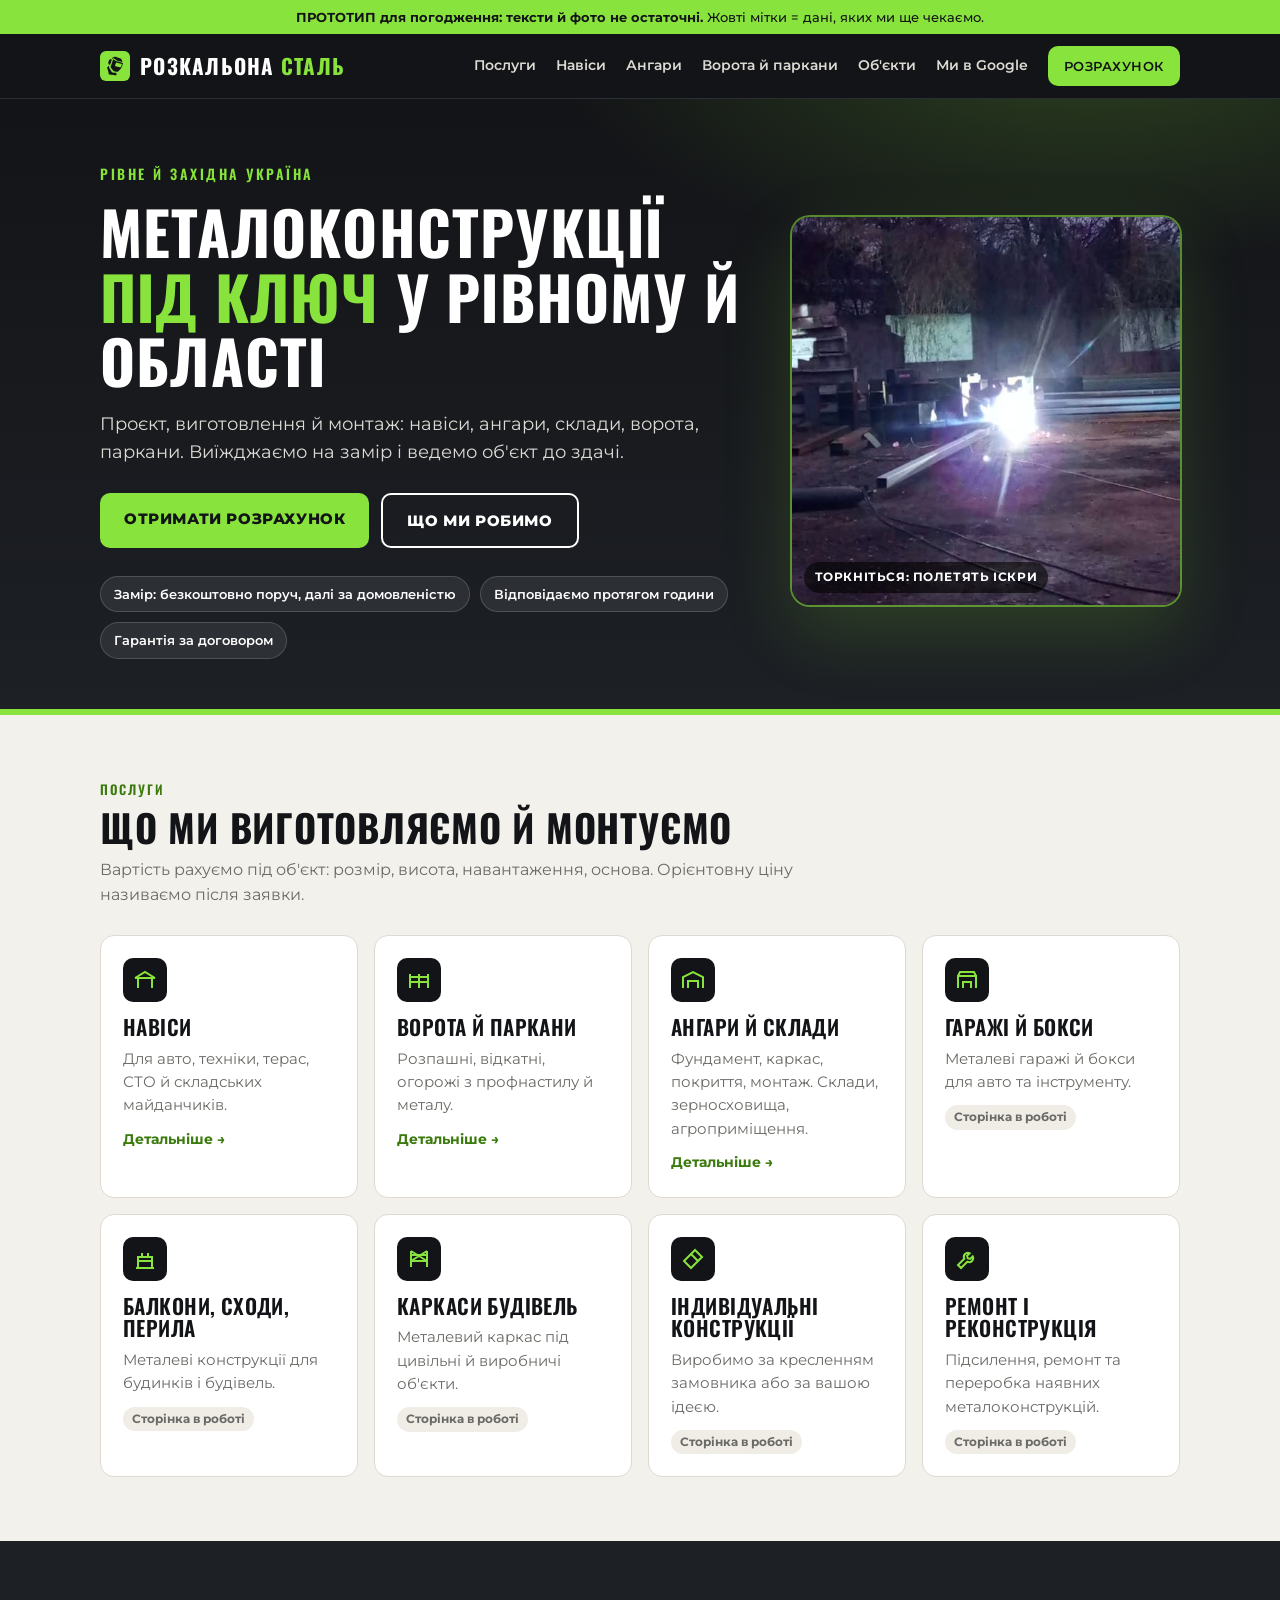
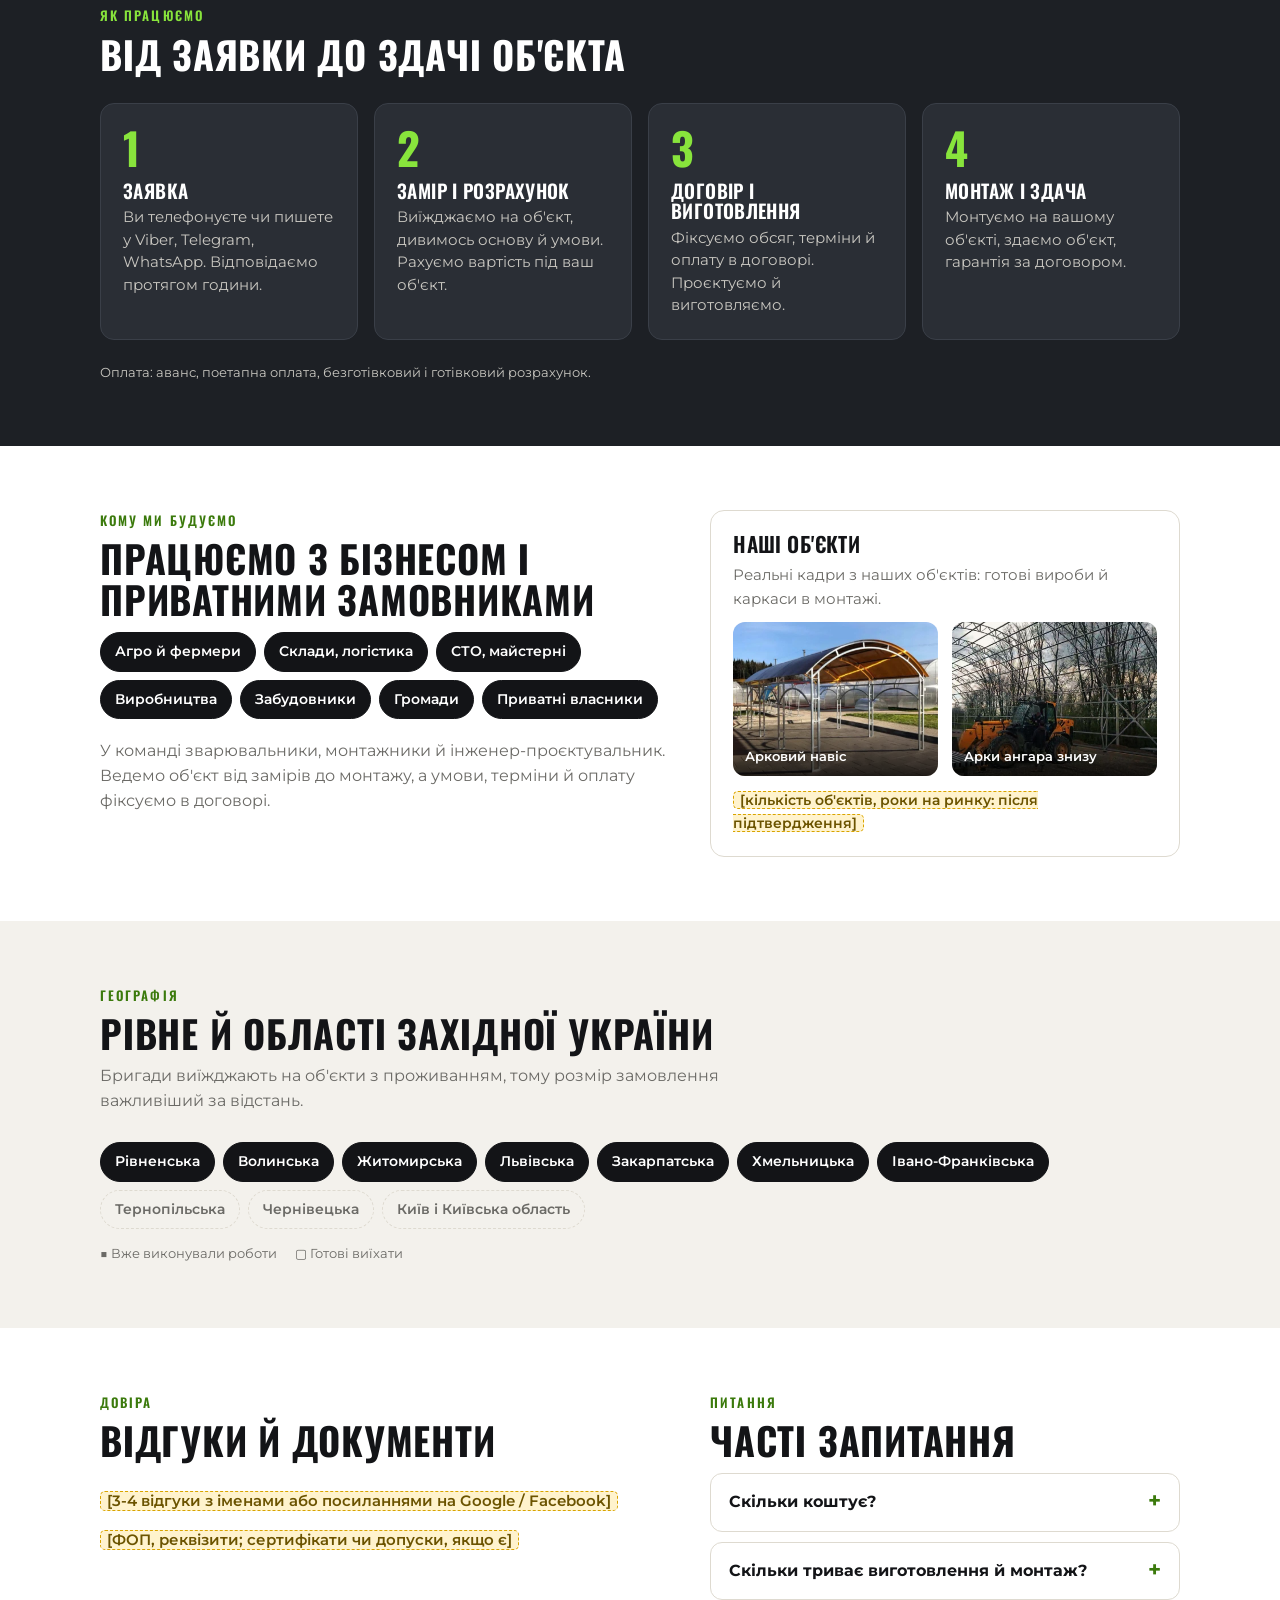
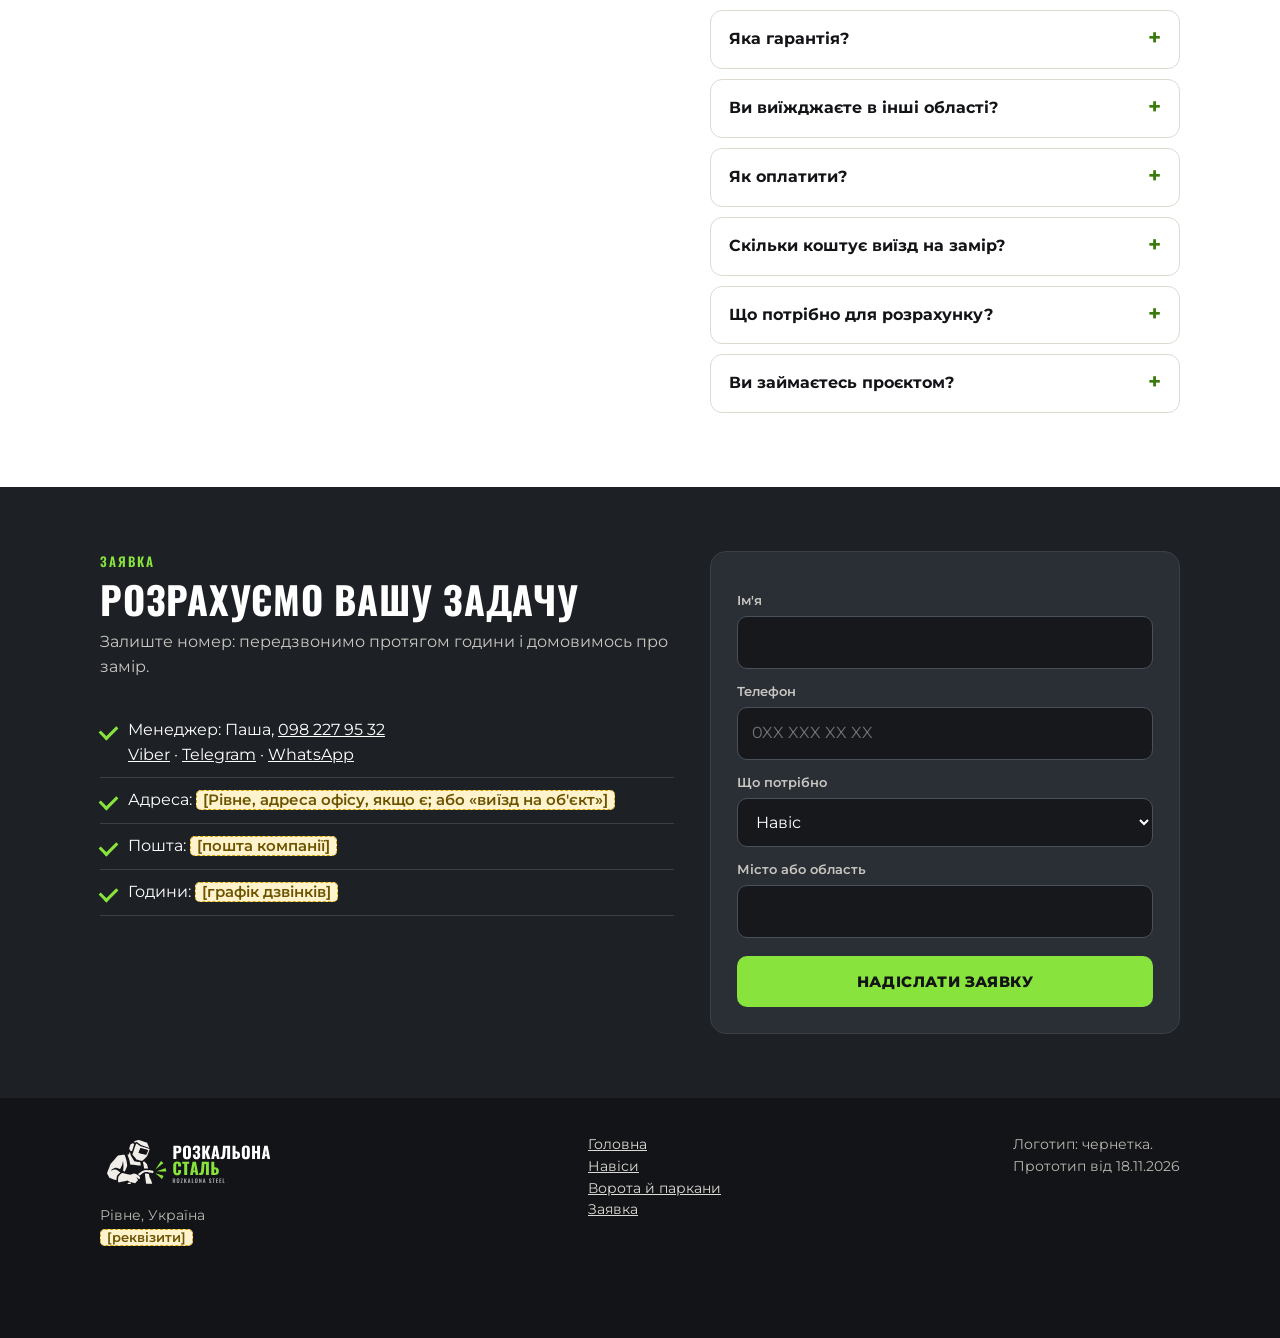
==== index.html @ d5960a94 "Сайт 2026-11-25 09:57" ====
<!doctype html>
<html lang="uk">
<head>
<meta charset="utf-8">
<meta name="viewport" content="width=device-width, initial-scale=1">
<meta name="robots" content="noindex, nofollow">
<title>Металоконструкції, навіси, ангари, ворота у Рівному | Розкальона сталь</title>
<meta name="description" content="Проєктуємо, виготовляємо й монтуємо навіси, ангари, ворота та паркани у Рівному й області. Замір поруч безкоштовно. Відповідаємо за годину.">
<link rel="canonical" href="https://rozkalona.com.ua/">
<meta property="og:type" content="website">
<meta property="og:locale" content="uk_UA">
<meta property="og:site_name" content="Розкальона сталь">
<meta property="og:title" content="Металоконструкції, навіси, ангари, ворота у Рівному | Розкальона сталь">
<meta property="og:description" content="Проєктуємо, виготовляємо й монтуємо навіси, ангари, ворота та паркани у Рівному й області. Замір поруч безкоштовно. Відповідаємо за годину.">
<meta property="og:url" content="https://rozkalona.com.ua/">
<script type="application/ld+json">
{"@context":"https://schema.org","@type":"LocalBusiness","name":"Розкальона сталь","alternateName":"Rozkalona Steel","url":"https://rozkalona.com.ua/","telephone":"+380982279532","description":"Проєктуємо, виготовляємо й монтуємо навіси, ангари, ворота та паркани у Рівному й області.","areaServed":[{"@type":"City","name":"Рівне"},{"@type":"AdministrativeArea","name":"Рівненська область"}],"address":{"@type":"PostalAddress","addressLocality":"Рівне","addressCountry":"UA"}}
</script>
<link rel="preconnect" href="https://fonts.googleapis.com">
<link href="https://fonts.googleapis.com/css2?family=Montserrat:wght@500;600;700;800&family=Oswald:wght@500;600;700&display=swap&subset=cyrillic" rel="stylesheet">
<link rel="stylesheet" href="/style.css?v=20261125c">
<link rel="icon" type="image/svg+xml" href="/img/logo-icon.svg">
</head>
<body>
<div class="ribbon">ПРОТОТИП для погодження: тексти й фото не остаточні. <span style="font-weight:500">Жовті мітки = дані, яких ми ще чекаємо.</span></div>

<header class="top">
  <div class="wrap">
    <a class="logo" href="/index.html" aria-label="Розкальона сталь">
      <img src="/img/logo-icon.svg" alt="" width="30" height="30">
      <span>Розкальона <b>сталь</b></span>
    </a>
    <button class="burger" aria-label="Меню" onclick="document.getElementById('menu').classList.toggle('open')">☰</button>
    <nav class="menu" id="menu">
      <a href="/index.html#poslugy">Послуги</a>
      <a href="/navisy.html">Навіси</a>
      <a href="/angary.html">Ангари</a>
      <a href="/vorota-parkany.html">Ворота й паркани</a>
      <a href="/obyekty.html">Об'єкти</a>
      <a href="/google.html">Ми в Google</a>
      <a class="btn sm" href="#zayavka">Розрахунок</a>
    </nav>
  </div>
</header>

<section class="hero">
  <div class="wrap hero-grid">
    <div class="hero-text">
    <div class="eyebrow">Рівне й Західна Україна</div>
    <h1>Металоконструкції <span>під ключ</span> у Рівному й області</h1>
    <p class="lead">Проєкт, виготовлення й монтаж: навіси, ангари, склади, ворота, паркани. Виїжджаємо на замір і ведемо об'єкт до здачі.</p>
    <div class="cta">
      <a class="btn" href="#zayavka">Отримати розрахунок</a>
      <a class="btn ghost" href="#poslugy">Що ми робимо</a>
    </div>
    <div class="facts">
      <span>Замір: безкоштовно поруч, далі за домовленістю</span>
      <span>Відповідаємо протягом години</span>
      <span>Гарантія за договором</span>
    </div>
    </div>
    <div class="weld-banner" id="weld" role="img" aria-label="Зварювання. Торкніться, щоб побачити іскри">
      <video src="/media/weld.mp4" poster="/media/weld-poster.jpg" autoplay muted loop playsinline preload="metadata" aria-hidden="true"></video>
      <canvas aria-hidden="true"></canvas>
      <span class="weld-hint">Торкніться: полетять іскри</span>
    </div>
  </div>
</section>

<section class="s" id="poslugy">
  <div class="wrap">
    <div class="sec-h"><div class="k">Послуги</div><h2>Що ми виготовляємо й монтуємо</h2><p>Вартість рахуємо під об'єкт: розмір, висота, навантаження, основа. Орієнтовну ціну називаємо після заявки.</p></div>
    <div class="grid g4">
      <a class="card" href="/navisy.html">
        <div class="ico"><svg viewBox="0 0 24 24" fill="none" stroke="currentColor" stroke-width="2"><path d="M2 10 12 4l10 6M5 10v10M19 10v10M2 10h20"/></svg></div>
        <h3>Навіси</h3><p>Для авто, техніки, терас, СТО й складських майданчиків.</p><span class="more">Детальніше →</span>
      </a>
      <a class="card" href="/vorota-parkany.html">
        <div class="ico"><svg viewBox="0 0 24 24" fill="none" stroke="currentColor" stroke-width="2"><path d="M3 20V6M21 20V6M3 9h18M3 14h18M12 6v14"/></svg></div>
        <h3>Ворота й паркани</h3><p>Розпашні, відкатні, огорожі з профнастилу й металу.</p><span class="more">Детальніше →</span>
      </a>
      <a class="card" href="/angary.html">
        <div class="ico"><svg viewBox="0 0 24 24" fill="none" stroke="currentColor" stroke-width="2"><path d="M2 20V9l10-5 10 5v11M7 20v-7h10v7"/></svg></div>
        <h3>Ангари й склади</h3><p>Фундамент, каркас, покриття, монтаж. Склади, зерносховища, агроприміщення.</p><span class="more">Детальніше →</span>
      </a>
      <div class="card">
        <div class="ico"><svg viewBox="0 0 24 24" fill="none" stroke="currentColor" stroke-width="2"><path d="M3 20V8h18v12M3 8l2-4h14l2 4M8 20v-6h8v6"/></svg></div>
        <h3>Гаражі й бокси</h3><p>Металеві гаражі й бокси для авто та інструменту.</p><span class="soon">Сторінка в роботі</span>
      </div>
      <div class="card">
        <div class="ico"><svg viewBox="0 0 24 24" fill="none" stroke="currentColor" stroke-width="2"><path d="M3 21h18M5 21V10h14v11M5 14h14M9 10V6M15 10V6"/></svg></div>
        <h3>Балкони, сходи, перила</h3><p>Металеві конструкції для будинків і будівель.</p><span class="soon">Сторінка в роботі</span>
      </div>
      <div class="card">
        <div class="ico"><svg viewBox="0 0 24 24" fill="none" stroke="currentColor" stroke-width="2"><path d="M4 4v16M20 4v16M4 8h16M4 14h16M4 4l16 10M20 4 4 14"/></svg></div>
        <h3>Каркаси будівель</h3><p>Металевий каркас під цивільні й виробничі об'єкти.</p><span class="soon">Сторінка в роботі</span>
      </div>
      <div class="card">
        <div class="ico"><svg viewBox="0 0 24 24" fill="none" stroke="currentColor" stroke-width="2"><path d="M14 3l7 7-4 4-7-7zM10 7 3 14l7 7 7-7"/></svg></div>
        <h3>Індивідуальні конструкції</h3><p>Виробимо за кресленням замовника або за вашою ідеєю.</p><span class="soon">Сторінка в роботі</span>
      </div>
      <div class="card">
        <div class="ico"><svg viewBox="0 0 24 24" fill="none" stroke="currentColor" stroke-width="2"><path d="M14.7 6.3a4 4 0 0 0-5.4 5.4L3 18l3 3 6.3-6.3a4 4 0 0 0 5.4-5.4l-2.6 2.6-2.4-.6-.6-2.4z"/></svg></div>
        <h3>Ремонт і реконструкція</h3><p>Підсилення, ремонт та переробка наявних металоконструкцій.</p><span class="soon">Сторінка в роботі</span>
      </div>
    </div>
  </div>
</section>

<section class="s dark" id="yak">
  <div class="wrap">
    <div class="sec-h"><div class="k">Як працюємо</div><h2>Від заявки до здачі об'єкта</h2></div>
    <div class="steps">
      <div class="step"><h3>Заявка</h3><p>Ви телефонуєте чи пишете у Viber, Telegram, WhatsApp. Відповідаємо протягом години.</p></div>
      <div class="step"><h3>Замір і розрахунок</h3><p>Виїжджаємо на об'єкт, дивимось основу й умови. Рахуємо вартість під ваш об'єкт.</p></div>
      <div class="step"><h3>Договір і виготовлення</h3><p>Фіксуємо обсяг, терміни й оплату в договорі. Проєктуємо й виготовляємо.</p></div>
      <div class="step"><h3>Монтаж і здача</h3><p>Монтуємо на вашому об'єкті, здаємо об'єкт, гарантія за договором.</p></div>
    </div>
    <div class="legend" style="color:var(--soft);margin-top:22px">Оплата: аванс, поетапна оплата, безготівковий і готівковий розрахунок.</div>
  </div>
</section>

<section class="s alt">
  <div class="wrap two">
    <div>
      <div class="sec-h" style="margin-bottom:12px"><div class="k">Кому ми будуємо</div><h2>Працюємо з бізнесом і приватними замовниками</h2></div>
      <div class="tags">
        <span class="tag on">Агро й фермери</span><span class="tag on">Склади, логістика</span><span class="tag on">СТО, майстерні</span>
        <span class="tag on">Виробництва</span><span class="tag on">Забудовники</span><span class="tag on">Громади</span><span class="tag on">Приватні власники</span>
      </div>
      <p style="margin-top:20px;color:var(--mute)">У команді зварювальники, монтажники й інженер-проєктувальник. Ведемо об'єкт від замірів до монтажу, а умови, терміни й оплату фіксуємо в договорі.</p>
    </div>
    <div class="card">
      <h3>Наші об'єкти</h3>
      <p style="margin-bottom:12px">Реальні кадри з наших об'єктів: готові вироби й каркаси в монтажі.</p>
      <div class="shots" style="grid-template-columns:1fr 1fr">
        <div class="shot img"><img src="/img/ready-canopy.jpg" alt="Арковий навіс" loading="lazy"><span class="cap">Арковий навіс</span></div>
        <div class="shot img"><img src="/img/e-hangar-below.jpg" alt="Арки ангара знизу" loading="lazy"><span class="cap">Арки ангара знизу</span></div>
      </div>
      <p style="margin-top:12px"><span class="ph">[кількість об'єктів, роки на ринку: після підтвердження]</span></p>
    </div>
  </div>
</section>

<section class="s" id="geo">
  <div class="wrap">
    <div class="sec-h"><div class="k">Географія</div><h2>Рівне й області Західної України</h2><p>Бригади виїжджають на об'єкти з проживанням, тому розмір замовлення важливіший за відстань.</p></div>
    <div class="tags">
      <span class="tag on">Рівненська</span><span class="tag on">Волинська</span><span class="tag on">Житомирська</span><span class="tag on">Львівська</span>
      <span class="tag on">Закарпатська</span><span class="tag on">Хмельницька</span><span class="tag on">Івано-Франківська</span>
      <span class="tag plan">Тернопільська</span><span class="tag plan">Чернівецька</span><span class="tag plan">Київ і Київська область</span>
    </div>
    <div class="legend"><span>■ Вже виконували роботи</span><span>▢ Готові виїхати</span></div>
  </div>
</section>

<section class="s alt">
  <div class="wrap two">
    <div>
      <div class="sec-h"><div class="k">Довіра</div><h2>Відгуки й документи</h2></div>
      <p><span class="ph">[3-4 відгуки з іменами або посиланнями на Google / Facebook]</span></p>
      <p><span class="ph">[ФОП, реквізити; сертифікати чи допуски, якщо є]</span></p>
    </div>
    <div>
      <div class="sec-h" style="margin-bottom:12px"><div class="k">Питання</div><h2>Часті запитання</h2></div>
      <details><summary>Скільки коштує?</summary><p>Ціна залежить від розміру, висоти, навантаження й основи. Після заявки робимо замір і даємо розрахунок.</p></details>
      <details><summary>Скільки триває виготовлення й монтаж?</summary><p>Залежить від об'єкта. Терміни називаємо в розрахунку й фіксуємо в договорі. <span class="ph">[типові терміни: навіс, ворота, ангар: уточнити]</span></p></details>
      <details><summary>Яка гарантія?</summary><p>Умови гарантії фіксуємо в договорі. <span class="ph">[роки: уточнити]</span></p></details>
      <details><summary>Ви виїжджаєте в інші області?</summary><p>Так. Працюємо в Західній Україні й за її межами. Бригади виїжджають з проживанням.</p></details>
      <details><summary>Як оплатити?</summary><p>Аванс, поетапно, готівкою чи безготівковим розрахунком. <span class="ph">[ПДВ: уточнити]</span></p></details>
      <details><summary>Скільки коштує виїзд на замір?</summary><p>Поруч безкоштовно, далі за домовленістю.</p></details>
      <details><summary>Що потрібно для розрахунку?</summary><p>Розмір (довжина, ширина, висота), місце й для чого конструкція. Є фото чи креслення, надішліть. Ні, ми виїдемо на замір.</p></details>
      <details><summary>Ви займаєтесь проєктом?</summary><p>Так, у команді є інженер-проєктувальник. Проєкт під ваші потреби входить в об'єкт під ключ.</p></details>
    </div>
  </div>
</section>

<section class="s dark" id="zayavka">
  <div class="wrap two">
    <div>
      <div class="sec-h"><div class="k">Заявка</div><h2>Розрахуємо вашу задачу</h2><p>Залиште номер: передзвонимо протягом години і домовимось про замір.</p></div>
      <ul class="list">
        <li>Менеджер: Паша, <a href="tel:+380982279532">098 227 95 32</a> <br><a href="viber://chat?number=%2B380982279532">Viber</a> · <a href="https://t.me/+380982279532">Telegram</a> · <a href="https://wa.me/380982279532">WhatsApp</a></li>
        <li>Адреса: <span class="ph">[Рівне, адреса офісу, якщо є; або «виїзд на об'єкт»]</span></li>
        <li>Пошта: <span class="ph">[пошта компанії]</span></li>
        <li>Години: <span class="ph">[графік дзвінків]</span></li>
      </ul>
    </div>
    <form class="formbox">
      <label>Ім'я</label><input type="text" autocomplete="name">
      <label>Телефон</label><input type="tel" autocomplete="tel" inputmode="tel">
      <label>Що потрібно</label>
      <select><option>Навіс</option><option>Ворота або паркан</option><option>Ангар, склад</option><option>Гараж, бокс</option><option>Інше</option></select>
      <label>Місто або область</label><input type="text">
      <button class="btn" type="submit">Надіслати заявку</button>
      <div class="demo-note"></div>
    </form>
  </div>
</section>


<footer>
  <div class="wrap">
    <div><img src="/img/logo-lockup.svg" alt="Розкальона сталь, Rozkalona Steel" width="170" height="56" style="width:auto;height:56px;margin-bottom:8px"><br>Рівне, Україна<br><span class="ph">[реквізити]</span></div>
    <div><a href="/index.html">Головна</a><br><a href="/navisy.html">Навіси</a><br><a href="/vorota-parkany.html">Ворота й паркани</a><br><a href="#zayavka">Заявка</a></div>
    <div>Логотип: чернетка.<br>Прототип від 18.11.2026</div>
  </div>
</footer>
<div class="mbar"><a href="#zayavka">Розрахунок</a><a class="b" href="#poslugy">Послуги</a></div>
<script src="/form.js?v=20261125c"></script>
<script src="/sparks.js?v=20261125c" defer></script>
</body>
</html>
---- style.css ----
:root{
  --ink:#131417; --steel:#1d2025; --steel2:#2a2e35; --paper:#f3f1ec; --card:#fff; --line:#dedad0;
  --red:#88E43C; --red-d:#6dc42a; --spark:#88E43C; --lime-ink:#3b7a0c; --mute:#6b6a66; --soft:#c9c7c1;
}
*{box-sizing:border-box}
html{scroll-behavior:smooth}
body{margin:0;background:var(--paper);color:var(--ink);font-family:Montserrat,system-ui,Arial,sans-serif;font-size:16px;line-height:1.55;-webkit-text-size-adjust:100%}
img,svg{max-width:100%}
a{color:inherit}
.wrap{max-width:1120px;margin:0 auto;padding:0 20px}
h1,h2,h3{font-family:Oswald,Impact,sans-serif;text-transform:uppercase;letter-spacing:.02em;line-height:1.08;margin:0}
h1{font-size:clamp(34px,6.2vw,60px);font-weight:700}
h2{font-size:clamp(26px,4vw,38px);font-weight:700}
h3{font-size:21px;font-weight:600}
p{margin:0 0 14px}

/* ribbon */
.ribbon{background:var(--spark);color:var(--ink);font-size:13px;font-weight:700;text-align:center;padding:7px 12px}

/* header */
header.top{background:var(--ink);color:#fff;position:sticky;top:0;z-index:20;border-bottom:1px solid #2a2e35}
.top .wrap{display:flex;align-items:center;justify-content:space-between;gap:16px;height:64px}
.logo{display:flex;align-items:center;gap:10px;text-decoration:none;font-family:Oswald,sans-serif;font-weight:700;font-size:21px;letter-spacing:.06em;text-transform:uppercase}
.logo b{color:var(--red);font-weight:700}
.logo svg,.logo img{width:30px;height:30px;flex:none;display:block}
nav.menu{display:flex;gap:22px;align-items:center}
nav.menu a{text-decoration:none;font-weight:600;font-size:14px;color:#dcdad4}
nav.menu a:hover,nav.menu a.on{color:#fff}
nav.menu a.btn,nav.menu a.btn:hover{color:var(--ink)}
.btn{display:inline-block;font:inherit;font-weight:800;font-size:15px;text-transform:uppercase;letter-spacing:.04em;background:var(--red);color:var(--ink);border:0;border-radius:10px;padding:14px 24px;cursor:pointer;text-decoration:none;text-align:center}
.btn:hover{background:var(--red-d)}
.btn.ghost{background:transparent;border:2px solid #fff;color:#fff}
.btn.ghost:hover{background:#fff;color:var(--ink)}
.btn.sm{padding:10px 16px;font-size:13px}
.burger{display:none;background:none;border:0;color:#fff;font-size:28px;line-height:1;cursor:pointer;padding:6px}

/* hero */
.hero{background:radial-gradient(900px 380px at 85% -10%,rgba(136,228,60,.22),transparent 60%),linear-gradient(180deg,#131417,#1d2025);color:#fff;padding:64px 0 56px;position:relative;overflow:hidden}
.hero::after{content:"";position:absolute;inset:auto 0 0 0;height:6px;background:linear-gradient(90deg,var(--red),var(--spark))}
.hero .eyebrow{font-family:Oswald,sans-serif;letter-spacing:.18em;text-transform:uppercase;color:var(--spark);font-weight:600;font-size:14px;margin-bottom:14px}
.hero h1 span{color:var(--red)}
.hero h1 span.ph{color:#6b5300}
.hero p.lead{font-size:18px;color:#dcdad4;max-width:620px;margin:18px 0 26px}
.cta{display:flex;gap:12px;flex-wrap:wrap}
.facts{display:flex;gap:10px;flex-wrap:wrap;margin-top:28px}
.facts span{font-size:13px;font-weight:600;background:rgba(255,255,255,.08);border:1px solid rgba(255,255,255,.16);padding:7px 13px;border-radius:999px}

/* sections */
section.s{padding:64px 0}
section.s.alt{background:#fff}
section.s.dark{background:var(--steel);color:#fff}
.sec-h{margin-bottom:28px;max-width:720px}
.sec-h .k{font-family:Oswald,sans-serif;letter-spacing:.16em;text-transform:uppercase;color:var(--lime-ink);font-weight:600;font-size:13px;margin-bottom:8px}
.dark .sec-h .k{color:var(--spark)}
.sec-h p{color:var(--mute);margin-top:10px}
.dark .sec-h p{color:var(--soft)}

.grid{display:grid;gap:16px}
.g2{grid-template-columns:repeat(2,1fr)}
.g3{grid-template-columns:repeat(3,1fr)}
.g4{grid-template-columns:repeat(4,1fr)}
.card{background:var(--card);border:1px solid var(--line);border-radius:14px;padding:22px;position:relative}
.card h3{margin-bottom:8px}
.card p{color:var(--mute);font-size:15px;margin:0}
a.card{text-decoration:none;transition:transform .15s,border-color .15s}
a.card:hover{transform:translateY(-3px);border-color:var(--red)}
.card .more{display:inline-block;margin-top:12px;font-weight:700;color:var(--lime-ink);font-size:14px}
.dark .card .more{color:var(--red)}
.card .soon{display:inline-block;margin-top:12px;font-size:12px;font-weight:700;color:var(--mute);background:#efede6;padding:3px 9px;border-radius:999px}
.dark .card{background:var(--steel2);border-color:#3a3f48}
.dark .card p{color:var(--soft)}
.ico{width:44px;height:44px;border-radius:10px;background:var(--ink);color:var(--spark);display:grid;place-items:center;margin-bottom:14px}
.ico svg{width:24px;height:24px}

.steps{counter-reset:s;display:grid;grid-template-columns:repeat(4,1fr);gap:16px}
.step{position:relative;padding:22px;background:var(--steel2);border-radius:14px;border:1px solid #3a3f48}
.step::before{counter-increment:s;content:counter(s);font-family:Oswald,sans-serif;font-size:44px;font-weight:700;color:var(--spark);line-height:1;display:block;margin-bottom:10px}
.step h3{font-size:19px;margin-bottom:6px}
.step p{color:var(--soft);font-size:14.5px;margin:0}

.tags{display:flex;flex-wrap:wrap;gap:8px}
.tag{font-weight:600;font-size:14px;padding:8px 14px;border-radius:999px;background:var(--card);border:1px solid var(--line)}
.tag.on{background:var(--ink);color:#fff;border-color:var(--ink)}
.tag.plan{background:transparent;border-style:dashed;color:var(--mute)}
.dark .tag{background:var(--steel2);border-color:#3a3f48;color:#fff}
.dark .tag.plan{background:transparent;color:var(--soft)}
.legend{display:flex;gap:18px;flex-wrap:wrap;font-size:13px;color:var(--mute);margin-top:14px}

/* photo placeholder */
.shot{aspect-ratio:4/3;border-radius:12px;display:grid;place-items:center;text-align:center;padding:16px;font-size:13px;font-weight:600;color:#8a8984;border:2px dashed #b9b5a8;background:repeating-linear-gradient(45deg,#ebe8df 0 14px,#f3f1ec 14px 28px)}
.shot small{display:block;font-weight:500;margin-top:4px;color:#9b9a95}
.shots{display:grid;grid-template-columns:repeat(3,1fr);gap:14px}

/* placeholder marker */
.ph{background:#fff3cd;border:1px dashed #d9a400;color:#6b5300;padding:0 6px;border-radius:5px;font-weight:600;font-size:.92em}

/* two col */
.two>*,.grid>*{min-width:0}
.two{display:grid;grid-template-columns:1.1fr .9fr;gap:36px;align-items:start}
.list{list-style:none;padding:0;margin:0}
.list li{padding:10px 0 10px 28px;border-bottom:1px solid var(--line);position:relative}
.list li::before{content:"";position:absolute;left:0;top:17px;width:14px;height:8px;border-left:3px solid var(--lime-ink);border-bottom:3px solid var(--lime-ink);transform:rotate(-45deg)}
.dark .list li::before{border-color:var(--red)}
.dark .list li{border-color:#3a3f48}

/* faq */
details{background:var(--card);border:1px solid var(--line);border-radius:12px;padding:0 18px;margin-bottom:10px}
summary{cursor:pointer;font-weight:700;padding:16px 0;list-style:none;display:flex;justify-content:space-between;gap:12px}
summary::-webkit-details-marker{display:none}
summary::after{content:"+";font-size:22px;color:var(--lime-ink);line-height:1}
details[open] summary::after{content:"–"}
details p{color:var(--mute);padding-bottom:16px;margin:0}

/* form */
.formbox{background:var(--steel2);border:1px solid #3a3f48;border-radius:16px;padding:26px;color:#fff}
.formbox label{display:block;font-size:13px;font-weight:600;color:var(--soft);margin:12px 0 6px}
.formbox input,.formbox select,.formbox textarea{width:100%;font:inherit;padding:13px 14px;border-radius:10px;border:1.5px solid #4a505a;background:#16181c;color:#fff}
.formbox textarea{min-height:90px;resize:vertical}
.formbox input:focus,.formbox select:focus,.formbox textarea:focus{outline:2px solid var(--spark);border-color:var(--spark)}
.formbox .btn{width:100%;margin-top:18px}
.demo-note{display:none;margin-top:12px;font-size:13px;color:var(--spark);font-weight:600}

footer{background:var(--ink);color:#b9b7b1;padding:36px 0 90px;font-size:14px}
footer .wrap{display:flex;justify-content:space-between;gap:20px;flex-wrap:wrap}
footer a{color:#dcdad4}

.mbar{display:none}
.crumbs{font-size:13px;color:#b9b7b1;margin-bottom:14px}
.crumbs a{color:#dcdad4}

@media (max-width:900px){
  .g4,.steps{grid-template-columns:repeat(2,1fr)}
  .g3{grid-template-columns:1fr 1fr}
  .two{grid-template-columns:1fr}
  .shots{grid-template-columns:1fr 1fr}
}
@media (max-width:760px){
  .burger{display:block}
  nav.menu{display:none;position:absolute;top:64px;left:0;right:0;background:var(--ink);flex-direction:column;align-items:stretch;gap:0;padding:8px 20px 18px;border-bottom:1px solid #2a2e35}
  nav.menu.open{display:flex}
  nav.menu a{padding:14px 0;border-bottom:1px solid #2a2e35;font-size:16px}
  nav.menu .btn{margin-top:14px}
  section.s{padding:46px 0}
  .hero{padding:44px 0 40px}
  .g2,.g3,.g4,.steps,.shots{grid-template-columns:1fr}
  .shot{aspect-ratio:16/10}
  .mbar{display:flex;position:fixed;left:0;right:0;bottom:0;z-index:30;gap:8px;padding:10px 14px;background:rgba(19,20,23,.97);border-top:1px solid #2a2e35}
  .mbar a{flex:1;text-align:center;padding:12px 8px;border-radius:10px;font-weight:800;font-size:14px;text-transform:uppercase;text-decoration:none;color:var(--ink);background:var(--red)}
  .mbar a.b{background:#2a2e35;color:#fff}
}

/* розміри в формі, таблиця фактів, шаблон об'єкта */
.row3{display:grid;grid-template-columns:repeat(3,1fr);gap:10px}
.row3>div{min-width:0}
.ftable{width:100%;border-collapse:collapse;background:var(--card);border:1px solid var(--line);border-radius:14px;overflow:hidden}
.ftable th,.ftable td{text-align:left;padding:12px 16px;border-bottom:1px solid var(--line);font-size:15px;vertical-align:top}
.ftable th{width:38%;color:var(--mute);font-weight:600}
.ftable tr:last-child th,.ftable tr:last-child td{border-bottom:0}
.badge{display:inline-block;font-size:12px;font-weight:800;letter-spacing:.08em;text-transform:uppercase;background:var(--spark);color:var(--ink);padding:4px 10px;border-radius:999px;margin-bottom:12px}
.quote{border-left:4px solid var(--red);padding:6px 0 6px 18px;color:var(--ink);font-size:17px}
@media (max-width:760px){.ftable th{width:44%}}

/* макет картки в Google */
.gcard{background:#fff;border:1px solid var(--line);border-radius:16px;padding:22px;max-width:460px}
.gcard .gname{font-family:Montserrat,sans-serif;font-weight:800;font-size:22px;margin:0 0 4px;text-transform:none;letter-spacing:0}
.gcard .gmeta{color:var(--mute);font-size:14px;margin-bottom:12px}
.gcard .grow{display:flex;gap:10px;padding:9px 0;border-top:1px solid var(--line);font-size:14.5px}
.gcard .grow b{min-width:92px;color:var(--mute);font-weight:600}
.gbtns{display:flex;gap:8px;flex-wrap:wrap;margin:6px 0 10px}
.gbtns span{font-size:13px;font-weight:700;padding:7px 12px;border-radius:999px;border:1px solid var(--line);background:#f7f6f2}
.stat{border-left:4px solid var(--red);padding:4px 0 4px 16px;margin-bottom:18px}
.stat b{display:block;font-family:Oswald,sans-serif;text-transform:uppercase;font-size:18px;letter-spacing:.03em}
.stat span{color:var(--mute);font-size:15px}
.dark .stat span{color:var(--soft)}

/* меню: без переносів, бургер раніше */
.logo{white-space:nowrap}
nav.menu a{white-space:nowrap}
nav.menu{gap:20px}
@media (max-width:1040px){
  .burger{display:block}
  nav.menu{display:none;position:absolute;top:64px;left:0;right:0;background:var(--ink);flex-direction:column;align-items:stretch;gap:0;padding:8px 20px 18px;border-bottom:1px solid #2a2e35}
  nav.menu.open{display:flex}
  nav.menu a{padding:14px 0;border-bottom:1px solid #2a2e35;font-size:16px}
  nav.menu .btn{margin-top:14px}
}
/* реальні фото */
.shot.img{padding:0;border:0;background:#1d2025;overflow:hidden;position:relative;display:block}
.shot.img img{width:100%;height:100%;object-fit:cover;display:block}
.shot.img .cap{position:absolute;left:0;right:0;bottom:0;padding:26px 12px 9px;background:linear-gradient(transparent,rgba(0,0,0,.74));color:#fff;font-size:13px;font-weight:600;text-align:left}
.gal{display:grid;grid-template-columns:repeat(4,1fr);gap:14px}
.gal .shot{aspect-ratio:3/4}
@media (max-width:1000px){.gal{grid-template-columns:repeat(3,1fr)}}
@media (max-width:760px){.gal{grid-template-columns:1fr 1fr}.gal .shot{aspect-ratio:3/4}.shot.img .cap{font-size:12px;padding:20px 9px 7px}}
/* баннер зварювання на головній */
.hero-grid{display:grid;grid-template-columns:1.25fr .75fr;gap:44px;align-items:center}
.weld-banner{position:relative;width:100%;max-width:430px;justify-self:end;aspect-ratio:1/1;border-radius:18px;overflow:hidden;background:#0e0f12;box-shadow:0 0 0 2px rgba(136,228,60,.55),0 26px 70px rgba(136,228,60,.18);cursor:crosshair;touch-action:pan-y;-webkit-tap-highlight-color:transparent;user-select:none}
.weld-banner video{position:absolute;inset:0;width:100%;height:100%;object-fit:cover;display:block}
.weld-banner canvas{position:absolute;inset:0;width:100%;height:100%;display:block}
.weld-hint{position:absolute;left:12px;bottom:12px;font-size:12px;font-weight:700;letter-spacing:.05em;text-transform:uppercase;color:#fff;background:rgba(0,0,0,.6);padding:6px 11px;border-radius:999px;pointer-events:none;transition:opacity .4s}
.weld-banner.used .weld-hint{opacity:0}
@media (max-width:900px){.hero-grid{grid-template-columns:1fr;gap:0}.hero-text{display:contents}.hero .eyebrow{order:1}.hero h1{order:2}.hero p.lead{order:3}.weld-banner{order:4;justify-self:stretch;max-width:none;aspect-ratio:4/3;margin:0 0 26px}.hero .cta{order:5}.hero .facts{order:6}}
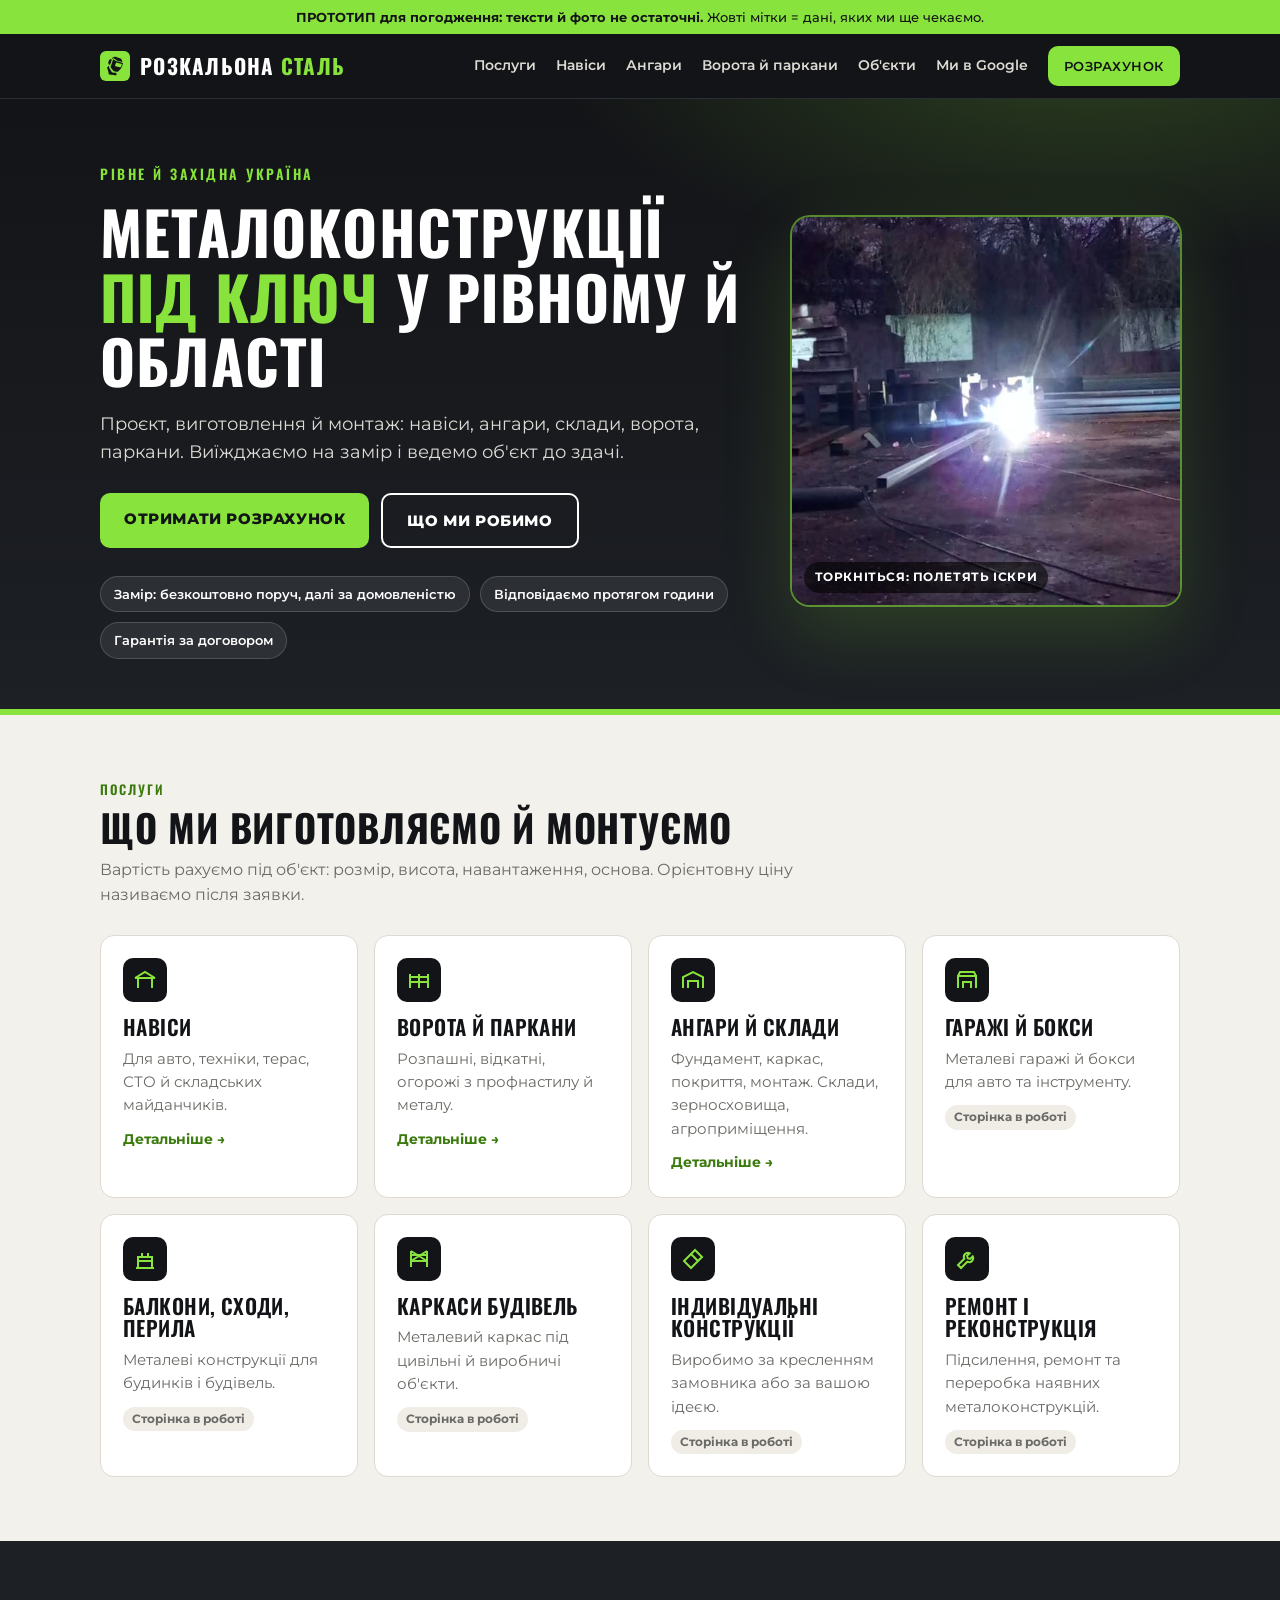
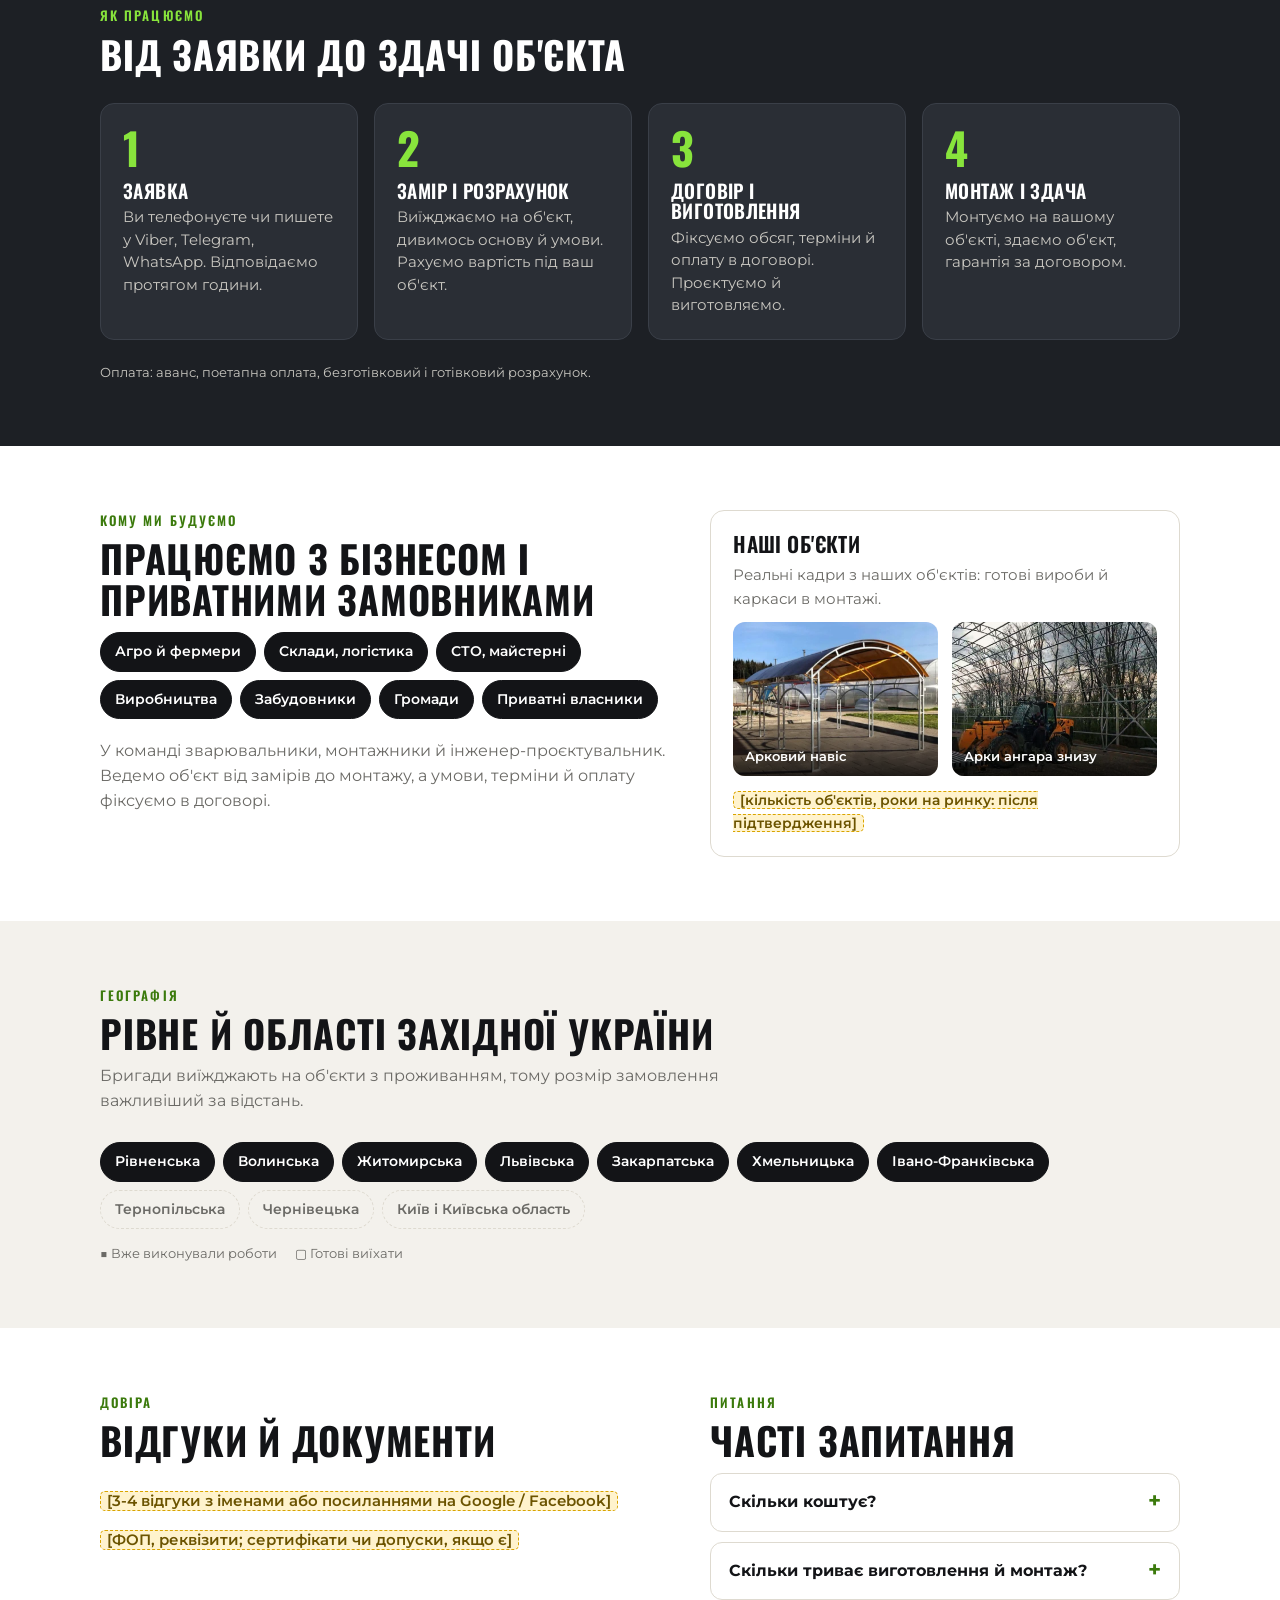
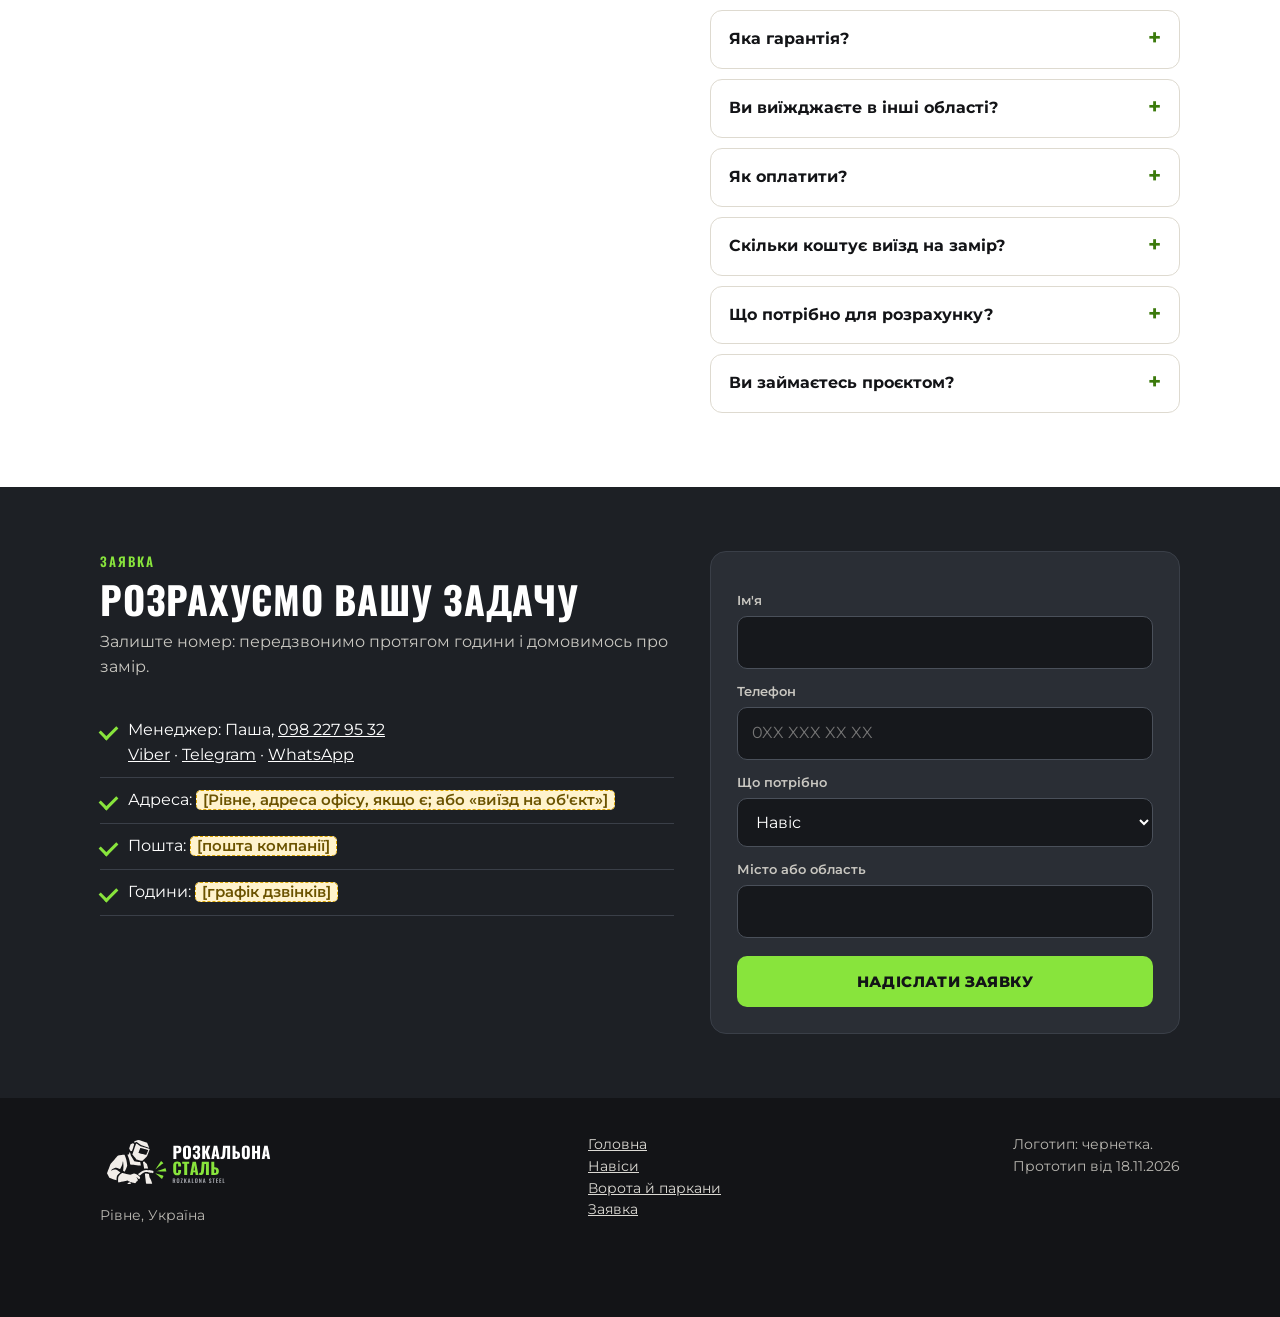
==== commit bb9362a6: "Сайт 2026-11-25 10:30" ====
--- a/index.html
+++ b/index.html
@@ -201,7 +201,7 @@
 
 <footer>
   <div class="wrap">
-    <div><img src="/img/logo-lockup.svg" alt="Розкальона сталь, Rozkalona Steel" width="170" height="56" style="width:auto;height:56px;margin-bottom:8px"><br>Рівне, Україна<br><span class="ph">[реквізити]</span></div>
+    <div><img src="/img/logo-lockup.svg" alt="Розкальона сталь, Rozkalona Steel" width="170" height="56" style="width:auto;height:56px;margin-bottom:8px"><br>Рівне, Україна</div>
     <div><a href="/index.html">Головна</a><br><a href="/navisy.html">Навіси</a><br><a href="/vorota-parkany.html">Ворота й паркани</a><br><a href="#zayavka">Заявка</a></div>
     <div>Логотип: чернетка.<br>Прототип від 18.11.2026</div>
   </div>
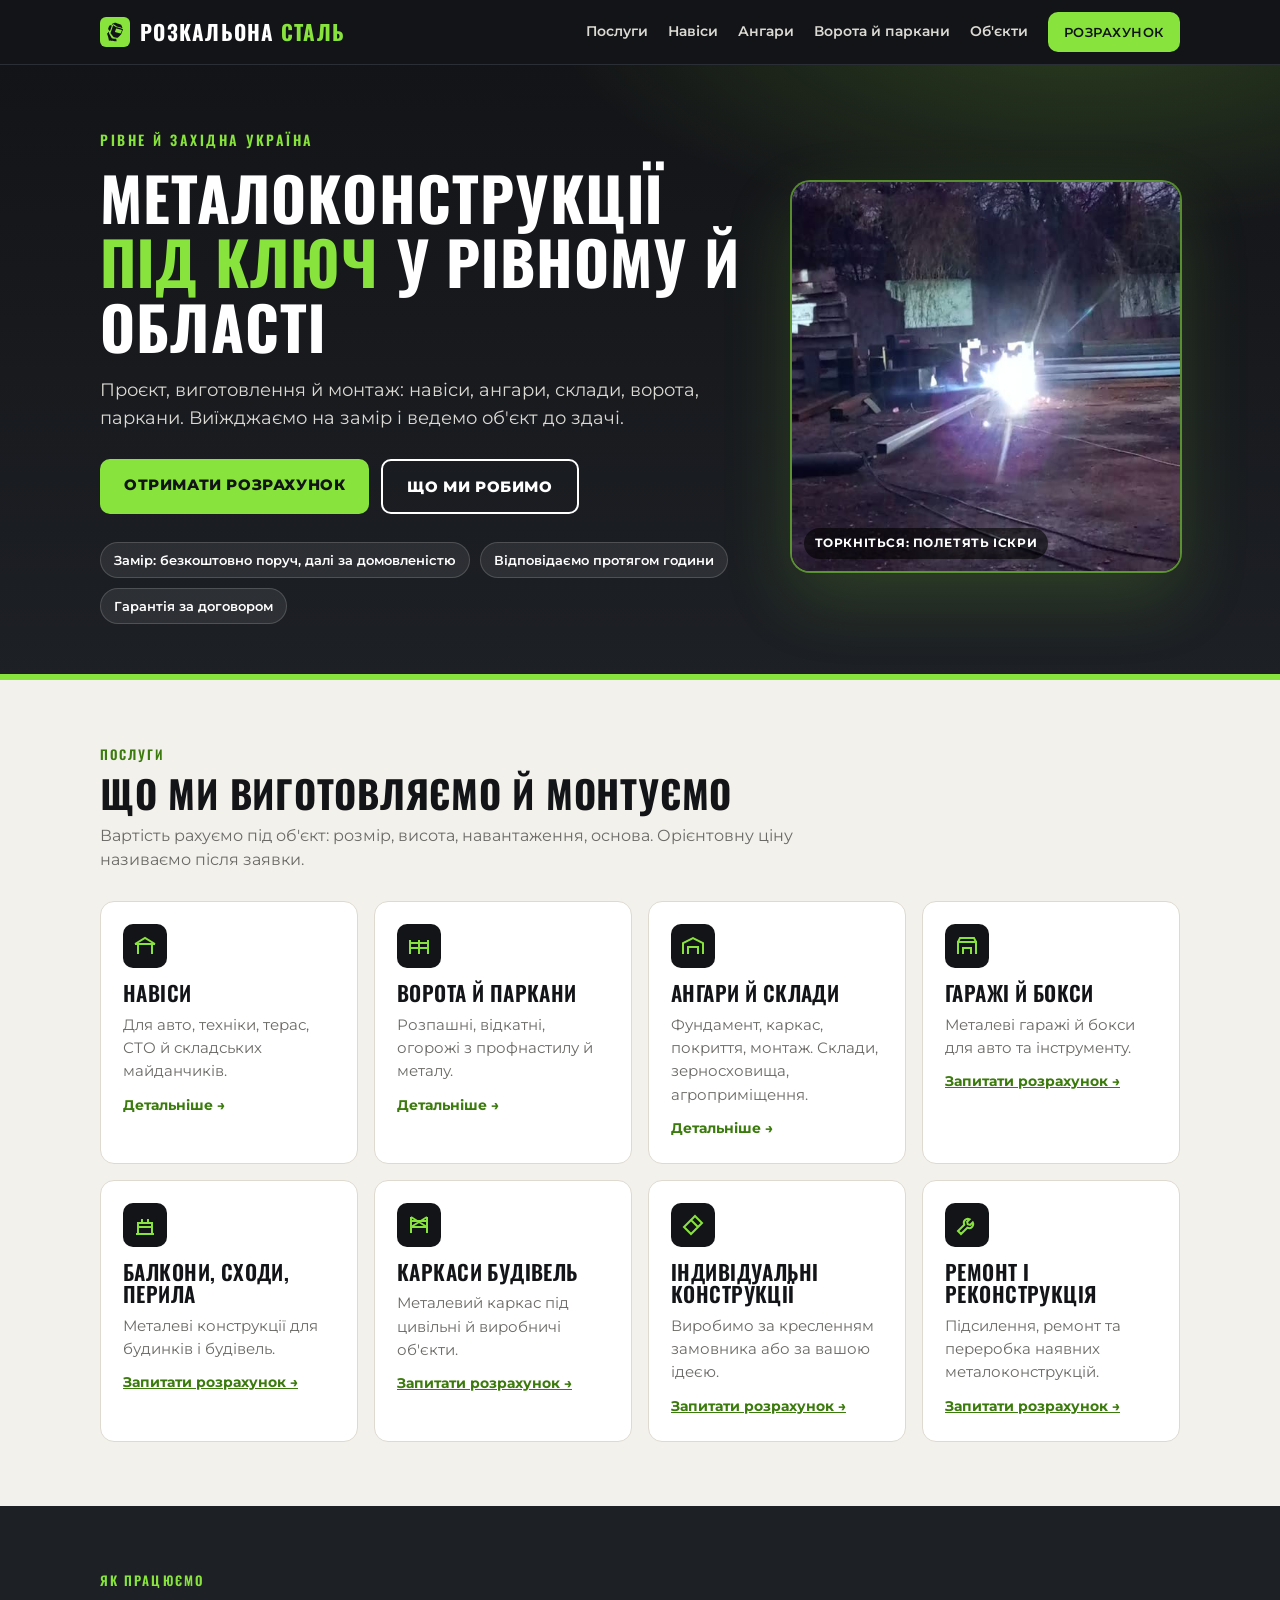
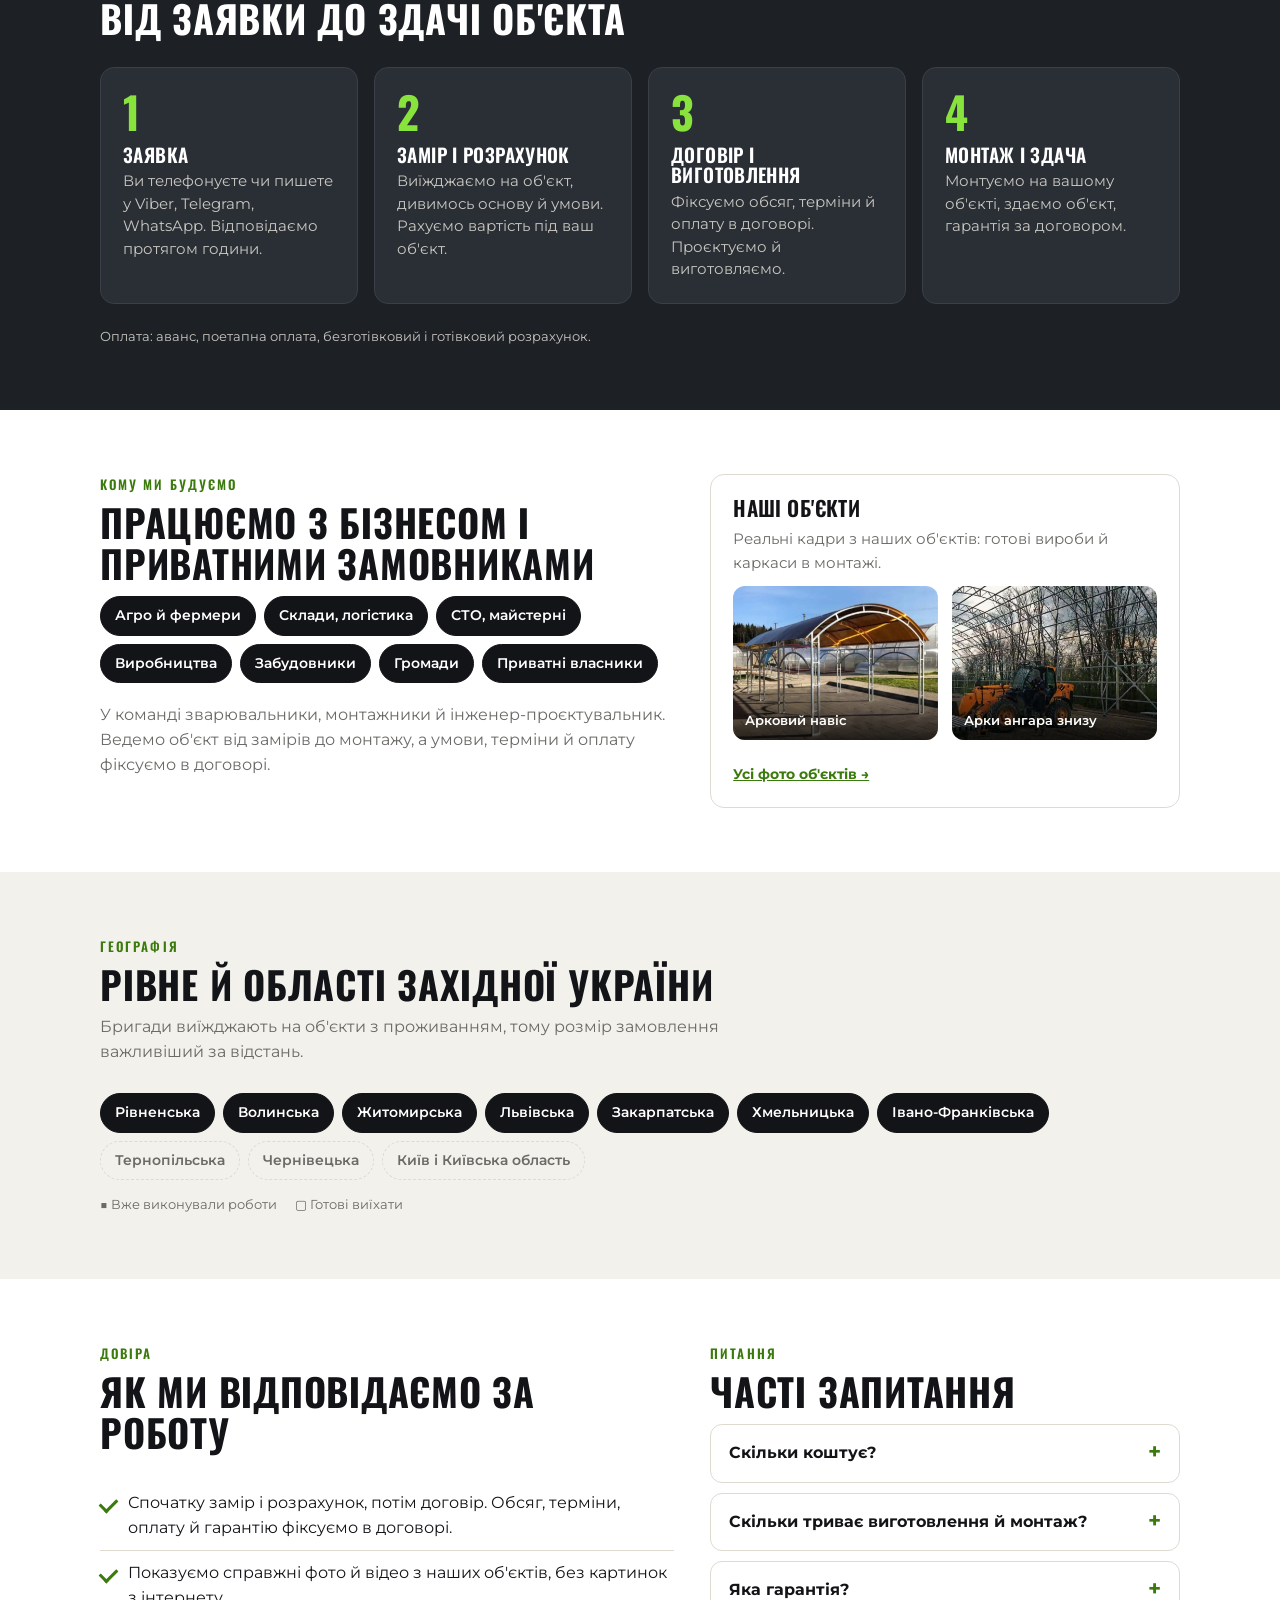
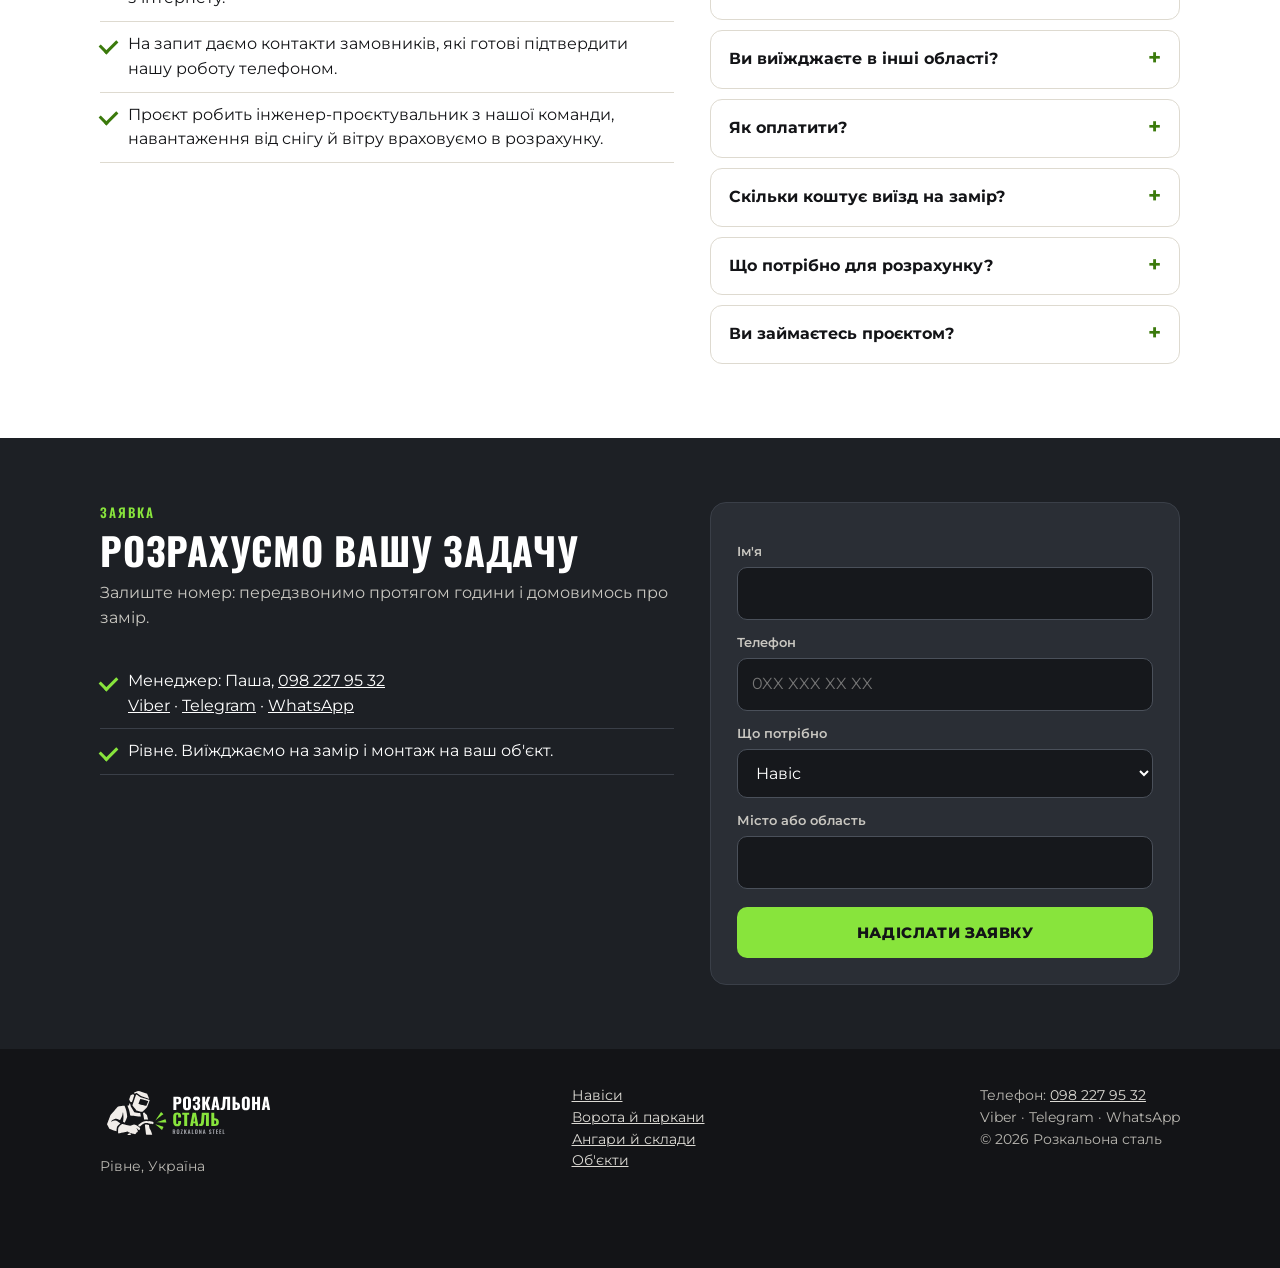
==== commit f6019903: "Сайт 2026-11-26 17:02" ====
--- a/index.html
+++ b/index.html
@@ -13,16 +13,38 @@
 <meta property="og:title" content="Металоконструкції, навіси, ангари, ворота у Рівному | Розкальона сталь">
 <meta property="og:description" content="Проєктуємо, виготовляємо й монтуємо навіси, ангари, ворота та паркани у Рівному й області. Замір поруч безкоштовно. Відповідаємо за годину.">
 <meta property="og:url" content="https://rozkalona.com.ua/">
+<meta property="og:image" content="https://rozkalona.com.ua/img/og.jpg">
+<meta property="og:image:width" content="1200">
+<meta property="og:image:height" content="630">
+<meta name="twitter:card" content="summary_large_image">
+<script async src="https://www.googletagmanager.com/gtag/js?id=G-BFSEK5499T"></script>
+<script>
+window.dataLayer = window.dataLayer || [];
+function gtag(){dataLayer.push(arguments);}
+gtag('js', new Date());
+gtag('config', 'G-BFSEK5499T');
+window.trackLead = function (what) {
+  gtag('event', 'generate_lead', { item_name: what || '' });
+};
+document.addEventListener('click', function (e) {
+  var a = e.target.closest && e.target.closest('a[href^="tel:"]');
+  if (!a) return;
+  gtag('event', 'phone_click', { link_url: a.getAttribute('href') });
+});
+</script>
+
 <script type="application/ld+json">
-{"@context":"https://schema.org","@type":"LocalBusiness","name":"Розкальона сталь","alternateName":"Rozkalona Steel","url":"https://rozkalona.com.ua/","telephone":"+380982279532","description":"Проєктуємо, виготовляємо й монтуємо навіси, ангари, ворота та паркани у Рівному й області.","areaServed":[{"@type":"City","name":"Рівне"},{"@type":"AdministrativeArea","name":"Рівненська область"}],"address":{"@type":"PostalAddress","addressLocality":"Рівне","addressCountry":"UA"}}
+{"@context":"https://schema.org","@type":"LocalBusiness","@id":"https://rozkalona.com.ua/#business","name":"Розкальона сталь","alternateName":"Rozkalona Steel","url":"https://rozkalona.com.ua/","logo":"https://rozkalona.com.ua/img/apple-touch-icon.png","image":"https://rozkalona.com.ua/img/og.jpg","telephone":"+380982279532","description":"Проєктуємо, виготовляємо й монтуємо металоконструкції під ключ: навіси, ворота й паркани, ангари й склади. Рівне й області Західної України.","address":{"@type":"PostalAddress","addressLocality":"Рівне","addressCountry":"UA"},"areaServed":[{"@type":"City","name":"Рівне"},{"@type":"AdministrativeArea","name":"Рівненська область"},{"@type":"AdministrativeArea","name":"Волинська область"},{"@type":"AdministrativeArea","name":"Житомирська область"},{"@type":"AdministrativeArea","name":"Львівська область"},{"@type":"AdministrativeArea","name":"Закарпатська область"},{"@type":"AdministrativeArea","name":"Хмельницька область"},{"@type":"AdministrativeArea","name":"Івано-Франківська область"}],"knowsAbout":["навіси з металу","ворота","паркани","металеві ангари","склади","металоконструкції","зварювальні роботи"]}
 </script>
 <link rel="preconnect" href="https://fonts.googleapis.com">
 <link href="https://fonts.googleapis.com/css2?family=Montserrat:wght@500;600;700;800&family=Oswald:wght@500;600;700&display=swap&subset=cyrillic" rel="stylesheet">
-<link rel="stylesheet" href="/style.css?v=20261125c">
+<link rel="stylesheet" href="/style.css?v=20261126b">
 <link rel="icon" type="image/svg+xml" href="/img/logo-icon.svg">
+<link rel="icon" type="image/png" sizes="48x48" href="/img/favicon-48.png">
+<link rel="apple-touch-icon" href="/img/apple-touch-icon.png">
+<script type="application/ld+json">{"@context":"https://schema.org","@type":"FAQPage","mainEntity":[{"@type":"Question","name":"Скільки коштує?","acceptedAnswer":{"@type":"Answer","text":"Ціна залежить від розміру, висоти, навантаження й основи. Після заявки робимо замір і даємо розрахунок."}},{"@type":"Question","name":"Скільки триває виготовлення й монтаж?","acceptedAnswer":{"@type":"Answer","text":"Залежить від об'єкта. Терміни називаємо в розрахунку після заміру й фіксуємо в договорі."}},{"@type":"Question","name":"Яка гарантія?","acceptedAnswer":{"@type":"Answer","text":"Умови гарантії фіксуємо в договорі."}},{"@type":"Question","name":"Ви виїжджаєте в інші області?","acceptedAnswer":{"@type":"Answer","text":"Так. Працюємо в Західній Україні й за її межами. Бригади виїжджають з проживанням."}},{"@type":"Question","name":"Як оплатити?","acceptedAnswer":{"@type":"Answer","text":"Аванс і поетапна оплата, готівкою чи безготівково. Графік оплати фіксуємо в договорі."}},{"@type":"Question","name":"Скільки коштує виїзд на замір?","acceptedAnswer":{"@type":"Answer","text":"Поруч безкоштовно, далі за домовленістю."}},{"@type":"Question","name":"Що потрібно для розрахунку?","acceptedAnswer":{"@type":"Answer","text":"Розмір (довжина, ширина, висота), місце й для чого конструкція. Є фото чи креслення, надішліть. Ні, ми виїдемо на замір."}},{"@type":"Question","name":"Ви займаєтесь проєктом?","acceptedAnswer":{"@type":"Answer","text":"Так, у команді є інженер-проєктувальник. Проєкт під ваші потреби входить в об'єкт під ключ."}}]}</script>
 </head>
 <body>
-<div class="ribbon">ПРОТОТИП для погодження: тексти й фото не остаточні. <span style="font-weight:500">Жовті мітки = дані, яких ми ще чекаємо.</span></div>
 
 <header class="top">
   <div class="wrap">
@@ -37,7 +59,6 @@
       <a href="/angary.html">Ангари</a>
       <a href="/vorota-parkany.html">Ворота й паркани</a>
       <a href="/obyekty.html">Об'єкти</a>
-      <a href="/google.html">Ми в Google</a>
       <a class="btn sm" href="#zayavka">Розрахунок</a>
     </nav>
   </div>
@@ -85,23 +106,23 @@
       </a>
       <div class="card">
         <div class="ico"><svg viewBox="0 0 24 24" fill="none" stroke="currentColor" stroke-width="2"><path d="M3 20V8h18v12M3 8l2-4h14l2 4M8 20v-6h8v6"/></svg></div>
-        <h3>Гаражі й бокси</h3><p>Металеві гаражі й бокси для авто та інструменту.</p><span class="soon">Сторінка в роботі</span>
+        <h3>Гаражі й бокси</h3><p>Металеві гаражі й бокси для авто та інструменту.</p><a class="more" href="#zayavka">Запитати розрахунок →</a>
       </div>
       <div class="card">
         <div class="ico"><svg viewBox="0 0 24 24" fill="none" stroke="currentColor" stroke-width="2"><path d="M3 21h18M5 21V10h14v11M5 14h14M9 10V6M15 10V6"/></svg></div>
-        <h3>Балкони, сходи, перила</h3><p>Металеві конструкції для будинків і будівель.</p><span class="soon">Сторінка в роботі</span>
+        <h3>Балкони, сходи, перила</h3><p>Металеві конструкції для будинків і будівель.</p><a class="more" href="#zayavka">Запитати розрахунок →</a>
       </div>
       <div class="card">
         <div class="ico"><svg viewBox="0 0 24 24" fill="none" stroke="currentColor" stroke-width="2"><path d="M4 4v16M20 4v16M4 8h16M4 14h16M4 4l16 10M20 4 4 14"/></svg></div>
-        <h3>Каркаси будівель</h3><p>Металевий каркас під цивільні й виробничі об'єкти.</p><span class="soon">Сторінка в роботі</span>
+        <h3>Каркаси будівель</h3><p>Металевий каркас під цивільні й виробничі об'єкти.</p><a class="more" href="#zayavka">Запитати розрахунок →</a>
       </div>
       <div class="card">
         <div class="ico"><svg viewBox="0 0 24 24" fill="none" stroke="currentColor" stroke-width="2"><path d="M14 3l7 7-4 4-7-7zM10 7 3 14l7 7 7-7"/></svg></div>
-        <h3>Індивідуальні конструкції</h3><p>Виробимо за кресленням замовника або за вашою ідеєю.</p><span class="soon">Сторінка в роботі</span>
+        <h3>Індивідуальні конструкції</h3><p>Виробимо за кресленням замовника або за вашою ідеєю.</p><a class="more" href="#zayavka">Запитати розрахунок →</a>
       </div>
       <div class="card">
         <div class="ico"><svg viewBox="0 0 24 24" fill="none" stroke="currentColor" stroke-width="2"><path d="M14.7 6.3a4 4 0 0 0-5.4 5.4L3 18l3 3 6.3-6.3a4 4 0 0 0 5.4-5.4l-2.6 2.6-2.4-.6-.6-2.4z"/></svg></div>
-        <h3>Ремонт і реконструкція</h3><p>Підсилення, ремонт та переробка наявних металоконструкцій.</p><span class="soon">Сторінка в роботі</span>
+        <h3>Ремонт і реконструкція</h3><p>Підсилення, ремонт та переробка наявних металоконструкцій.</p><a class="more" href="#zayavka">Запитати розрахунок →</a>
       </div>
     </div>
   </div>
@@ -137,7 +158,7 @@
         <div class="shot img"><img src="/img/ready-canopy.jpg" alt="Арковий навіс" loading="lazy"><span class="cap">Арковий навіс</span></div>
         <div class="shot img"><img src="/img/e-hangar-below.jpg" alt="Арки ангара знизу" loading="lazy"><span class="cap">Арки ангара знизу</span></div>
       </div>
-      <p style="margin-top:12px"><span class="ph">[кількість об'єктів, роки на ринку: після підтвердження]</span></p>
+      <p style="margin-top:12px"><a class="more" href="/obyekty.html">Усі фото об'єктів →</a></p>
     </div>
   </div>
 </section>
@@ -157,17 +178,21 @@
 <section class="s alt">
   <div class="wrap two">
     <div>
-      <div class="sec-h"><div class="k">Довіра</div><h2>Відгуки й документи</h2></div>
-      <p><span class="ph">[3-4 відгуки з іменами або посиланнями на Google / Facebook]</span></p>
-      <p><span class="ph">[ФОП, реквізити; сертифікати чи допуски, якщо є]</span></p>
+      <div class="sec-h"><div class="k">Довіра</div><h2>Як ми відповідаємо за роботу</h2></div>
+      <ul class="list">
+        <li>Спочатку замір і розрахунок, потім договір. Обсяг, терміни, оплату й гарантію фіксуємо в договорі.</li>
+        <li>Показуємо справжні фото й відео з наших об'єктів, без картинок з інтернету.</li>
+        <li>На запит даємо контакти замовників, які готові підтвердити нашу роботу телефоном.</li>
+        <li>Проєкт робить інженер-проєктувальник з нашої команди, навантаження від снігу й вітру враховуємо в розрахунку.</li>
+      </ul>
     </div>
     <div>
       <div class="sec-h" style="margin-bottom:12px"><div class="k">Питання</div><h2>Часті запитання</h2></div>
       <details><summary>Скільки коштує?</summary><p>Ціна залежить від розміру, висоти, навантаження й основи. Після заявки робимо замір і даємо розрахунок.</p></details>
-      <details><summary>Скільки триває виготовлення й монтаж?</summary><p>Залежить від об'єкта. Терміни називаємо в розрахунку й фіксуємо в договорі. <span class="ph">[типові терміни: навіс, ворота, ангар: уточнити]</span></p></details>
-      <details><summary>Яка гарантія?</summary><p>Умови гарантії фіксуємо в договорі. <span class="ph">[роки: уточнити]</span></p></details>
+      <details><summary>Скільки триває виготовлення й монтаж?</summary><p>Залежить від об'єкта. Терміни називаємо в розрахунку після заміру й фіксуємо в договорі.</p></details>
+      <details><summary>Яка гарантія?</summary><p>Умови гарантії фіксуємо в договорі.</p></details>
       <details><summary>Ви виїжджаєте в інші області?</summary><p>Так. Працюємо в Західній Україні й за її межами. Бригади виїжджають з проживанням.</p></details>
-      <details><summary>Як оплатити?</summary><p>Аванс, поетапно, готівкою чи безготівковим розрахунком. <span class="ph">[ПДВ: уточнити]</span></p></details>
+      <details><summary>Як оплатити?</summary><p>Аванс і поетапна оплата, готівкою чи безготівково. Графік оплати фіксуємо в договорі.</p></details>
       <details><summary>Скільки коштує виїзд на замір?</summary><p>Поруч безкоштовно, далі за домовленістю.</p></details>
       <details><summary>Що потрібно для розрахунку?</summary><p>Розмір (довжина, ширина, висота), місце й для чого конструкція. Є фото чи креслення, надішліть. Ні, ми виїдемо на замір.</p></details>
       <details><summary>Ви займаєтесь проєктом?</summary><p>Так, у команді є інженер-проєктувальник. Проєкт під ваші потреби входить в об'єкт під ключ.</p></details>
@@ -181,9 +206,7 @@
       <div class="sec-h"><div class="k">Заявка</div><h2>Розрахуємо вашу задачу</h2><p>Залиште номер: передзвонимо протягом години і домовимось про замір.</p></div>
       <ul class="list">
         <li>Менеджер: Паша, <a href="tel:+380982279532">098 227 95 32</a> <br><a href="viber://chat?number=%2B380982279532">Viber</a> · <a href="https://t.me/+380982279532">Telegram</a> · <a href="https://wa.me/380982279532">WhatsApp</a></li>
-        <li>Адреса: <span class="ph">[Рівне, адреса офісу, якщо є; або «виїзд на об'єкт»]</span></li>
-        <li>Пошта: <span class="ph">[пошта компанії]</span></li>
-        <li>Години: <span class="ph">[графік дзвінків]</span></li>
+        <li>Рівне. Виїжджаємо на замір і монтаж на ваш об'єкт.</li>
       </ul>
     </div>
     <form class="formbox">
@@ -202,12 +225,12 @@
 <footer>
   <div class="wrap">
     <div><img src="/img/logo-lockup.svg" alt="Розкальона сталь, Rozkalona Steel" width="170" height="56" style="width:auto;height:56px;margin-bottom:8px"><br>Рівне, Україна</div>
-    <div><a href="/index.html">Головна</a><br><a href="/navisy.html">Навіси</a><br><a href="/vorota-parkany.html">Ворота й паркани</a><br><a href="#zayavka">Заявка</a></div>
-    <div>Логотип: чернетка.<br>Прототип від 18.11.2026</div>
+    <div><a href="/navisy.html">Навіси</a><br><a href="/vorota-parkany.html">Ворота й паркани</a><br><a href="/angary.html">Ангари й склади</a><br><a href="/obyekty.html">Об'єкти</a></div>
+    <div>Телефон: <a href="tel:+380982279532">098 227 95 32</a><br>Viber · Telegram · WhatsApp<br>© 2026 Розкальона сталь</div>
   </div>
 </footer>
 <div class="mbar"><a href="#zayavka">Розрахунок</a><a class="b" href="#poslugy">Послуги</a></div>
-<script src="/form.js?v=20261125c"></script>
-<script src="/sparks.js?v=20261125c" defer></script>
+<script src="/form.js?v=20261126b"></script>
+<script src="/sparks.js?v=20261126b" defer></script>
 </body>
 </html>
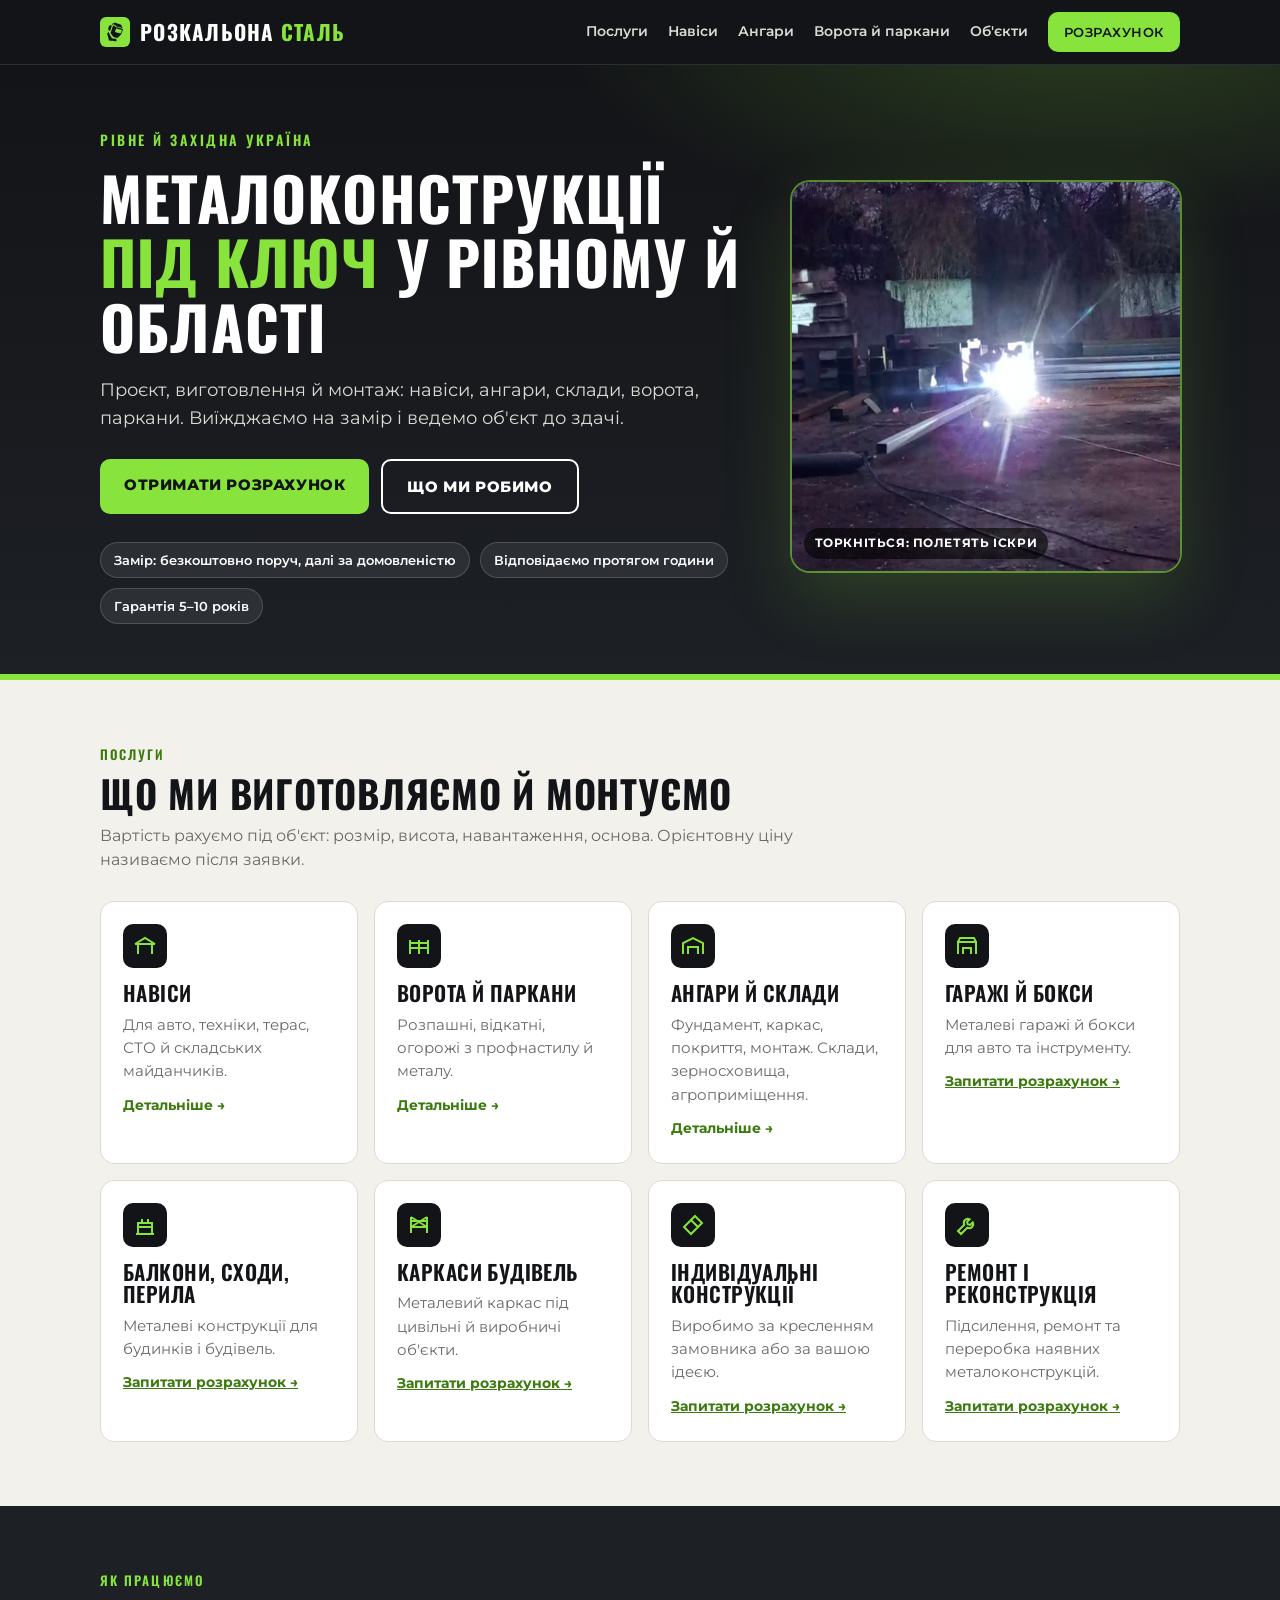
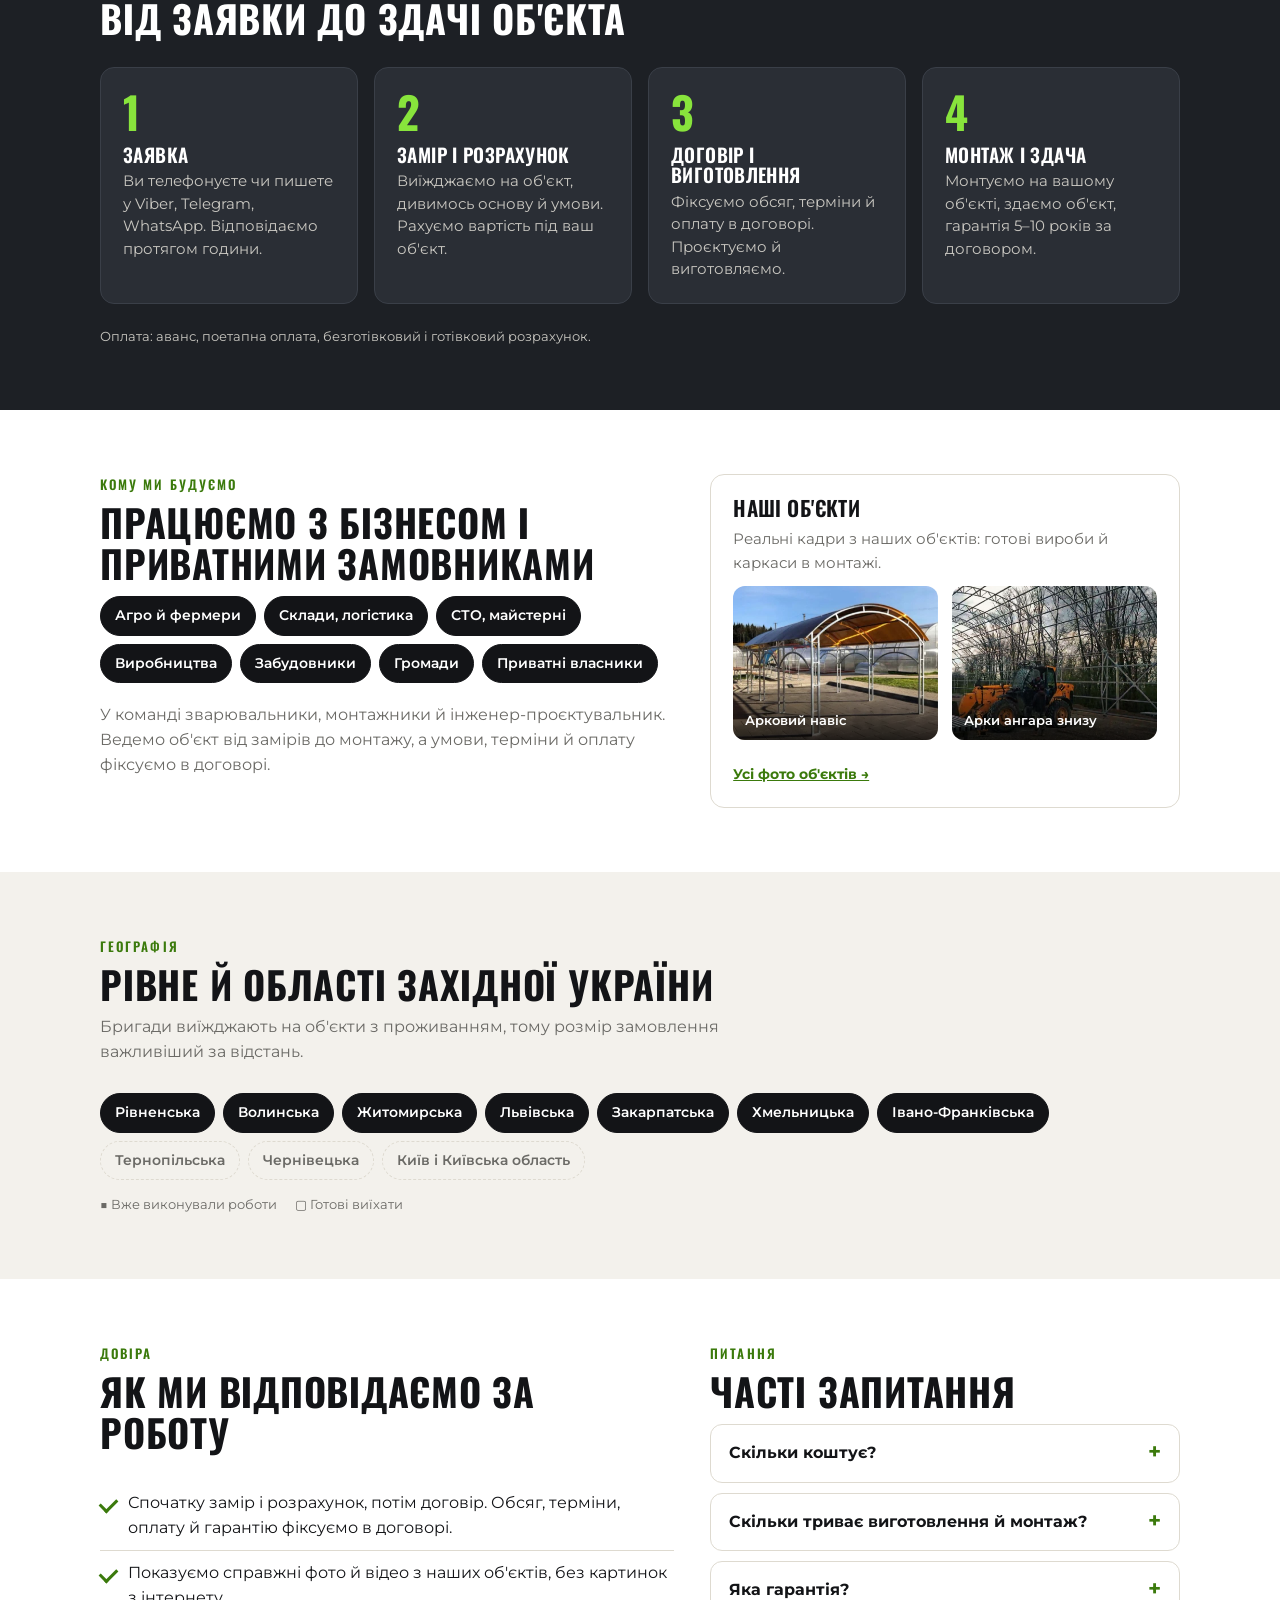
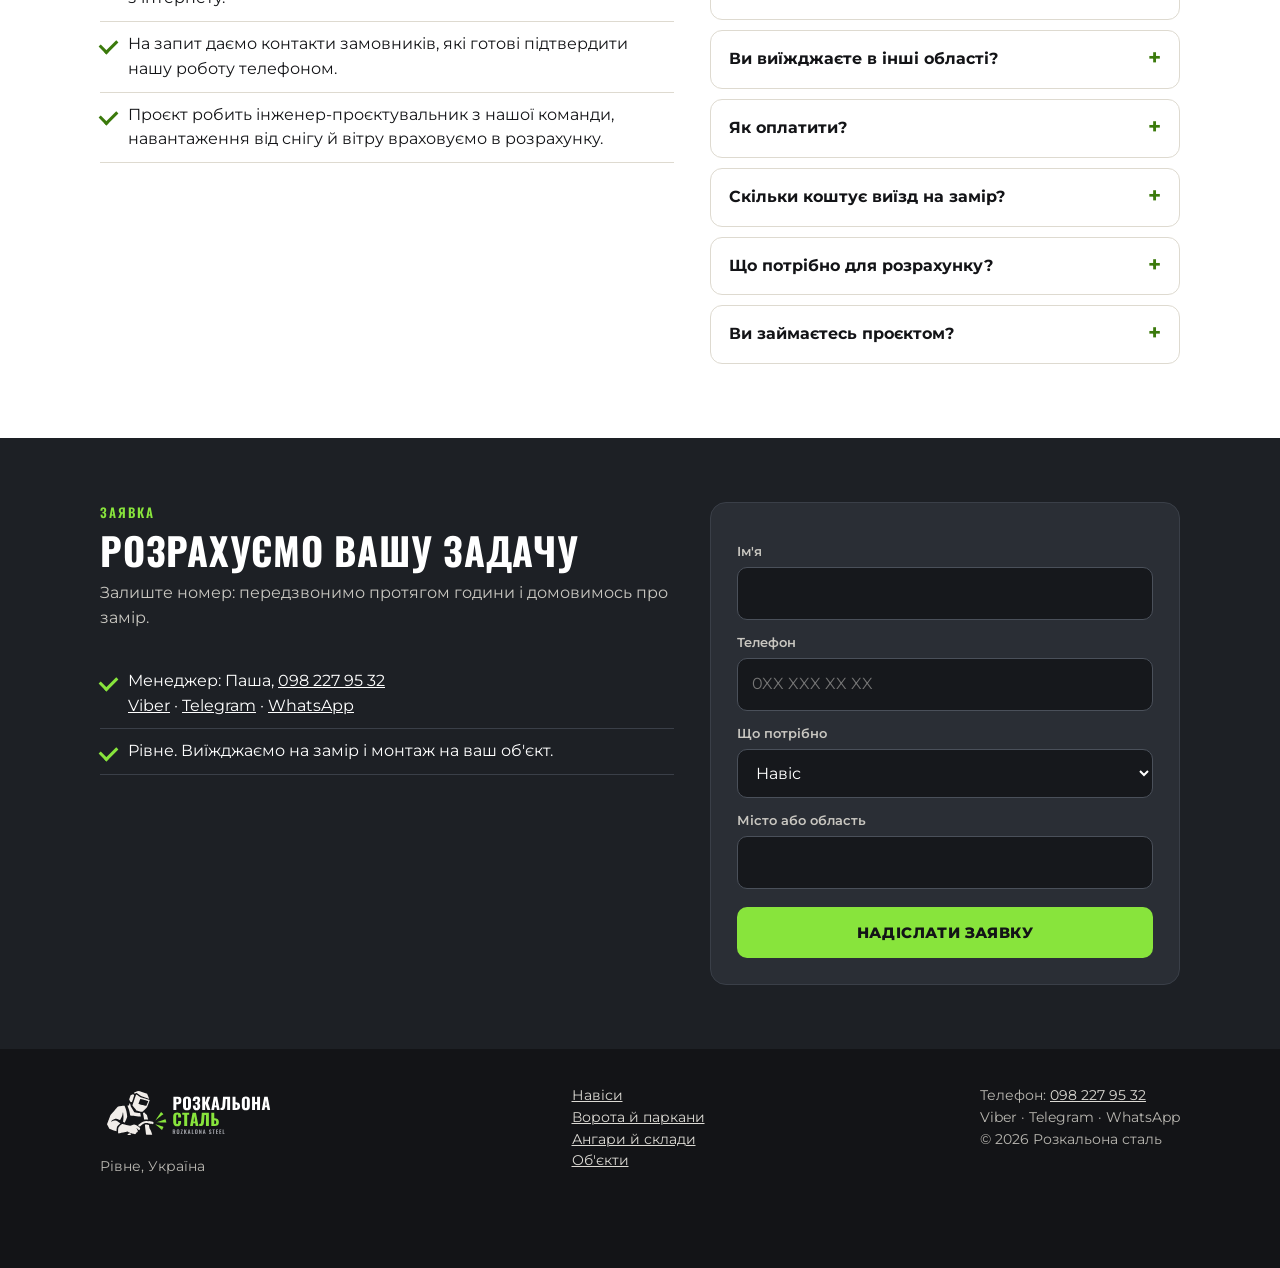
==== commit bb72b1d6: "Сайт 2026-11-27 10:22" ====
--- a/index.html
+++ b/index.html
@@ -4,6 +4,7 @@
 <meta charset="utf-8">
 <meta name="viewport" content="width=device-width, initial-scale=1">
 <meta name="robots" content="noindex, nofollow">
+<script>if(location.hostname.indexOf("www.")===0)location.replace(location.href.replace("//www.","//"));</script>
 <title>Металоконструкції, навіси, ангари, ворота у Рівному | Розкальона сталь</title>
 <meta name="description" content="Проєктуємо, виготовляємо й монтуємо навіси, ангари, ворота та паркани у Рівному й області. Замір поруч безкоштовно. Відповідаємо за годину.">
 <link rel="canonical" href="https://rozkalona.com.ua/">
@@ -38,11 +39,11 @@
 </script>
 <link rel="preconnect" href="https://fonts.googleapis.com">
 <link href="https://fonts.googleapis.com/css2?family=Montserrat:wght@500;600;700;800&family=Oswald:wght@500;600;700&display=swap&subset=cyrillic" rel="stylesheet">
-<link rel="stylesheet" href="/style.css?v=20261126b">
+<link rel="stylesheet" href="/style.css?v=20261127a">
 <link rel="icon" type="image/svg+xml" href="/img/logo-icon.svg">
 <link rel="icon" type="image/png" sizes="48x48" href="/img/favicon-48.png">
 <link rel="apple-touch-icon" href="/img/apple-touch-icon.png">
-<script type="application/ld+json">{"@context":"https://schema.org","@type":"FAQPage","mainEntity":[{"@type":"Question","name":"Скільки коштує?","acceptedAnswer":{"@type":"Answer","text":"Ціна залежить від розміру, висоти, навантаження й основи. Після заявки робимо замір і даємо розрахунок."}},{"@type":"Question","name":"Скільки триває виготовлення й монтаж?","acceptedAnswer":{"@type":"Answer","text":"Залежить від об'єкта. Терміни називаємо в розрахунку після заміру й фіксуємо в договорі."}},{"@type":"Question","name":"Яка гарантія?","acceptedAnswer":{"@type":"Answer","text":"Умови гарантії фіксуємо в договорі."}},{"@type":"Question","name":"Ви виїжджаєте в інші області?","acceptedAnswer":{"@type":"Answer","text":"Так. Працюємо в Західній Україні й за її межами. Бригади виїжджають з проживанням."}},{"@type":"Question","name":"Як оплатити?","acceptedAnswer":{"@type":"Answer","text":"Аванс і поетапна оплата, готівкою чи безготівково. Графік оплати фіксуємо в договорі."}},{"@type":"Question","name":"Скільки коштує виїзд на замір?","acceptedAnswer":{"@type":"Answer","text":"Поруч безкоштовно, далі за домовленістю."}},{"@type":"Question","name":"Що потрібно для розрахунку?","acceptedAnswer":{"@type":"Answer","text":"Розмір (довжина, ширина, висота), місце й для чого конструкція. Є фото чи креслення, надішліть. Ні, ми виїдемо на замір."}},{"@type":"Question","name":"Ви займаєтесь проєктом?","acceptedAnswer":{"@type":"Answer","text":"Так, у команді є інженер-проєктувальник. Проєкт під ваші потреби входить в об'єкт під ключ."}}]}</script>
+<script type="application/ld+json">{"@context":"https://schema.org","@type":"FAQPage","mainEntity":[{"@type":"Question","name":"Скільки коштує?","acceptedAnswer":{"@type":"Answer","text":"Ціна залежить від розміру, висоти, навантаження й основи. Після заявки робимо замір і даємо розрахунок."}},{"@type":"Question","name":"Скільки триває виготовлення й монтаж?","acceptedAnswer":{"@type":"Answer","text":"Залежить від об'єкта. Терміни називаємо в розрахунку після заміру й фіксуємо в договорі."}},{"@type":"Question","name":"Яка гарантія?","acceptedAnswer":{"@type":"Answer","text":"5–10 років залежно від конструкції. Точний строк фіксуємо в договорі."}},{"@type":"Question","name":"Ви виїжджаєте в інші області?","acceptedAnswer":{"@type":"Answer","text":"Так. Працюємо в Західній Україні й за її межами. Бригади виїжджають з проживанням."}},{"@type":"Question","name":"Як оплатити?","acceptedAnswer":{"@type":"Answer","text":"Аванс і поетапна оплата, готівкою чи безготівково. Графік оплати фіксуємо в договорі."}},{"@type":"Question","name":"Скільки коштує виїзд на замір?","acceptedAnswer":{"@type":"Answer","text":"Поруч безкоштовно, далі за домовленістю."}},{"@type":"Question","name":"Що потрібно для розрахунку?","acceptedAnswer":{"@type":"Answer","text":"Розмір (довжина, ширина, висота), місце й для чого конструкція. Є фото чи креслення, надішліть. Ні, ми виїдемо на замір."}},{"@type":"Question","name":"Ви займаєтесь проєктом?","acceptedAnswer":{"@type":"Answer","text":"Так, у команді є інженер-проєктувальник. Проєкт під ваші потреби входить в об'єкт під ключ."}}]}</script>
 </head>
 <body>
 
@@ -77,7 +78,7 @@
     <div class="facts">
       <span>Замір: безкоштовно поруч, далі за домовленістю</span>
       <span>Відповідаємо протягом години</span>
-      <span>Гарантія за договором</span>
+      <span>Гарантія 5–10 років</span>
     </div>
     </div>
     <div class="weld-banner" id="weld" role="img" aria-label="Зварювання. Торкніться, щоб побачити іскри">
@@ -135,7 +136,7 @@
       <div class="step"><h3>Заявка</h3><p>Ви телефонуєте чи пишете у Viber, Telegram, WhatsApp. Відповідаємо протягом години.</p></div>
       <div class="step"><h3>Замір і розрахунок</h3><p>Виїжджаємо на об'єкт, дивимось основу й умови. Рахуємо вартість під ваш об'єкт.</p></div>
       <div class="step"><h3>Договір і виготовлення</h3><p>Фіксуємо обсяг, терміни й оплату в договорі. Проєктуємо й виготовляємо.</p></div>
-      <div class="step"><h3>Монтаж і здача</h3><p>Монтуємо на вашому об'єкті, здаємо об'єкт, гарантія за договором.</p></div>
+      <div class="step"><h3>Монтаж і здача</h3><p>Монтуємо на вашому об'єкті, здаємо об'єкт, гарантія 5–10 років за договором.</p></div>
     </div>
     <div class="legend" style="color:var(--soft);margin-top:22px">Оплата: аванс, поетапна оплата, безготівковий і готівковий розрахунок.</div>
   </div>
@@ -190,7 +191,7 @@
       <div class="sec-h" style="margin-bottom:12px"><div class="k">Питання</div><h2>Часті запитання</h2></div>
       <details><summary>Скільки коштує?</summary><p>Ціна залежить від розміру, висоти, навантаження й основи. Після заявки робимо замір і даємо розрахунок.</p></details>
       <details><summary>Скільки триває виготовлення й монтаж?</summary><p>Залежить від об'єкта. Терміни називаємо в розрахунку після заміру й фіксуємо в договорі.</p></details>
-      <details><summary>Яка гарантія?</summary><p>Умови гарантії фіксуємо в договорі.</p></details>
+      <details><summary>Яка гарантія?</summary><p>5–10 років залежно від конструкції. Точний строк фіксуємо в договорі.</p></details>
       <details><summary>Ви виїжджаєте в інші області?</summary><p>Так. Працюємо в Західній Україні й за її межами. Бригади виїжджають з проживанням.</p></details>
       <details><summary>Як оплатити?</summary><p>Аванс і поетапна оплата, готівкою чи безготівково. Графік оплати фіксуємо в договорі.</p></details>
       <details><summary>Скільки коштує виїзд на замір?</summary><p>Поруч безкоштовно, далі за домовленістю.</p></details>
@@ -230,7 +231,7 @@
   </div>
 </footer>
 <div class="mbar"><a href="#zayavka">Розрахунок</a><a class="b" href="#poslugy">Послуги</a></div>
-<script src="/form.js?v=20261126b"></script>
-<script src="/sparks.js?v=20261126b" defer></script>
+<script src="/form.js?v=20261127a"></script>
+<script src="/sparks.js?v=20261127a" defer></script>
 </body>
 </html>
--- a/style.css
+++ b/style.css
@@ -90,6 +90,7 @@
 .shot{aspect-ratio:4/3;border-radius:12px;display:grid;place-items:center;text-align:center;padding:16px;font-size:13px;font-weight:600;color:#8a8984;border:2px dashed #b9b5a8;background:repeating-linear-gradient(45deg,#ebe8df 0 14px,#f3f1ec 14px 28px)}
 .shot small{display:block;font-weight:500;margin-top:4px;color:#9b9a95}
 .shots{display:grid;grid-template-columns:repeat(3,1fr);gap:14px}
+.shots.shots-2{grid-template-columns:1fr 1fr;max-width:900px}
 
 /* placeholder marker */
 .ph{background:#fff3cd;border:1px dashed #d9a400;color:#6b5300;padding:0 6px;border-radius:5px;font-weight:600;font-size:.92em}
@@ -142,7 +143,7 @@
   nav.menu .btn{margin-top:14px}
   section.s{padding:46px 0}
   .hero{padding:44px 0 40px}
-  .g2,.g3,.g4,.steps,.shots{grid-template-columns:1fr}
+  .g2,.g3,.g4,.steps,.shots,.shots.shots-2{grid-template-columns:1fr}
   .shot{aspect-ratio:16/10}
   .mbar{display:flex;position:fixed;left:0;right:0;bottom:0;z-index:30;gap:8px;padding:10px 14px;background:rgba(19,20,23,.97);border-top:1px solid #2a2e35}
   .mbar a{flex:1;text-align:center;padding:12px 8px;border-radius:10px;font-weight:800;font-size:14px;text-transform:uppercase;text-decoration:none;color:var(--ink);background:var(--red)}
